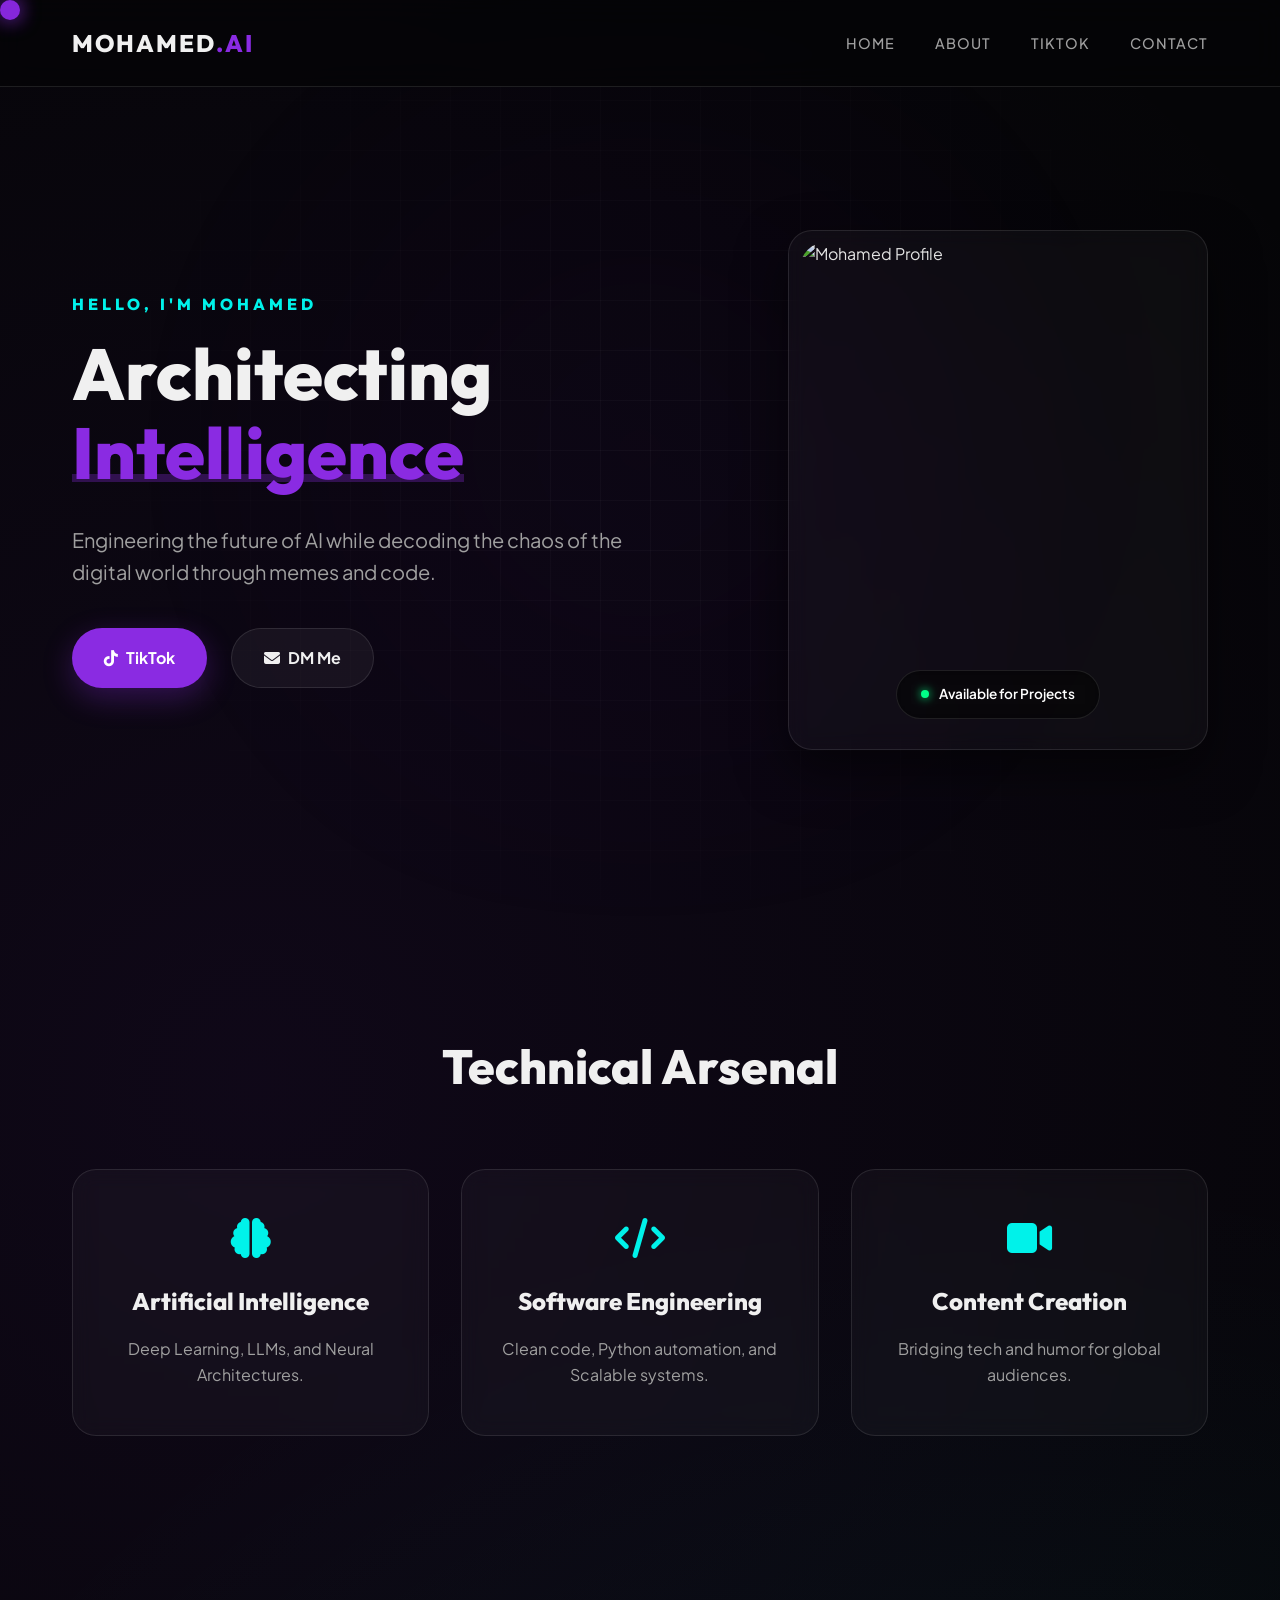
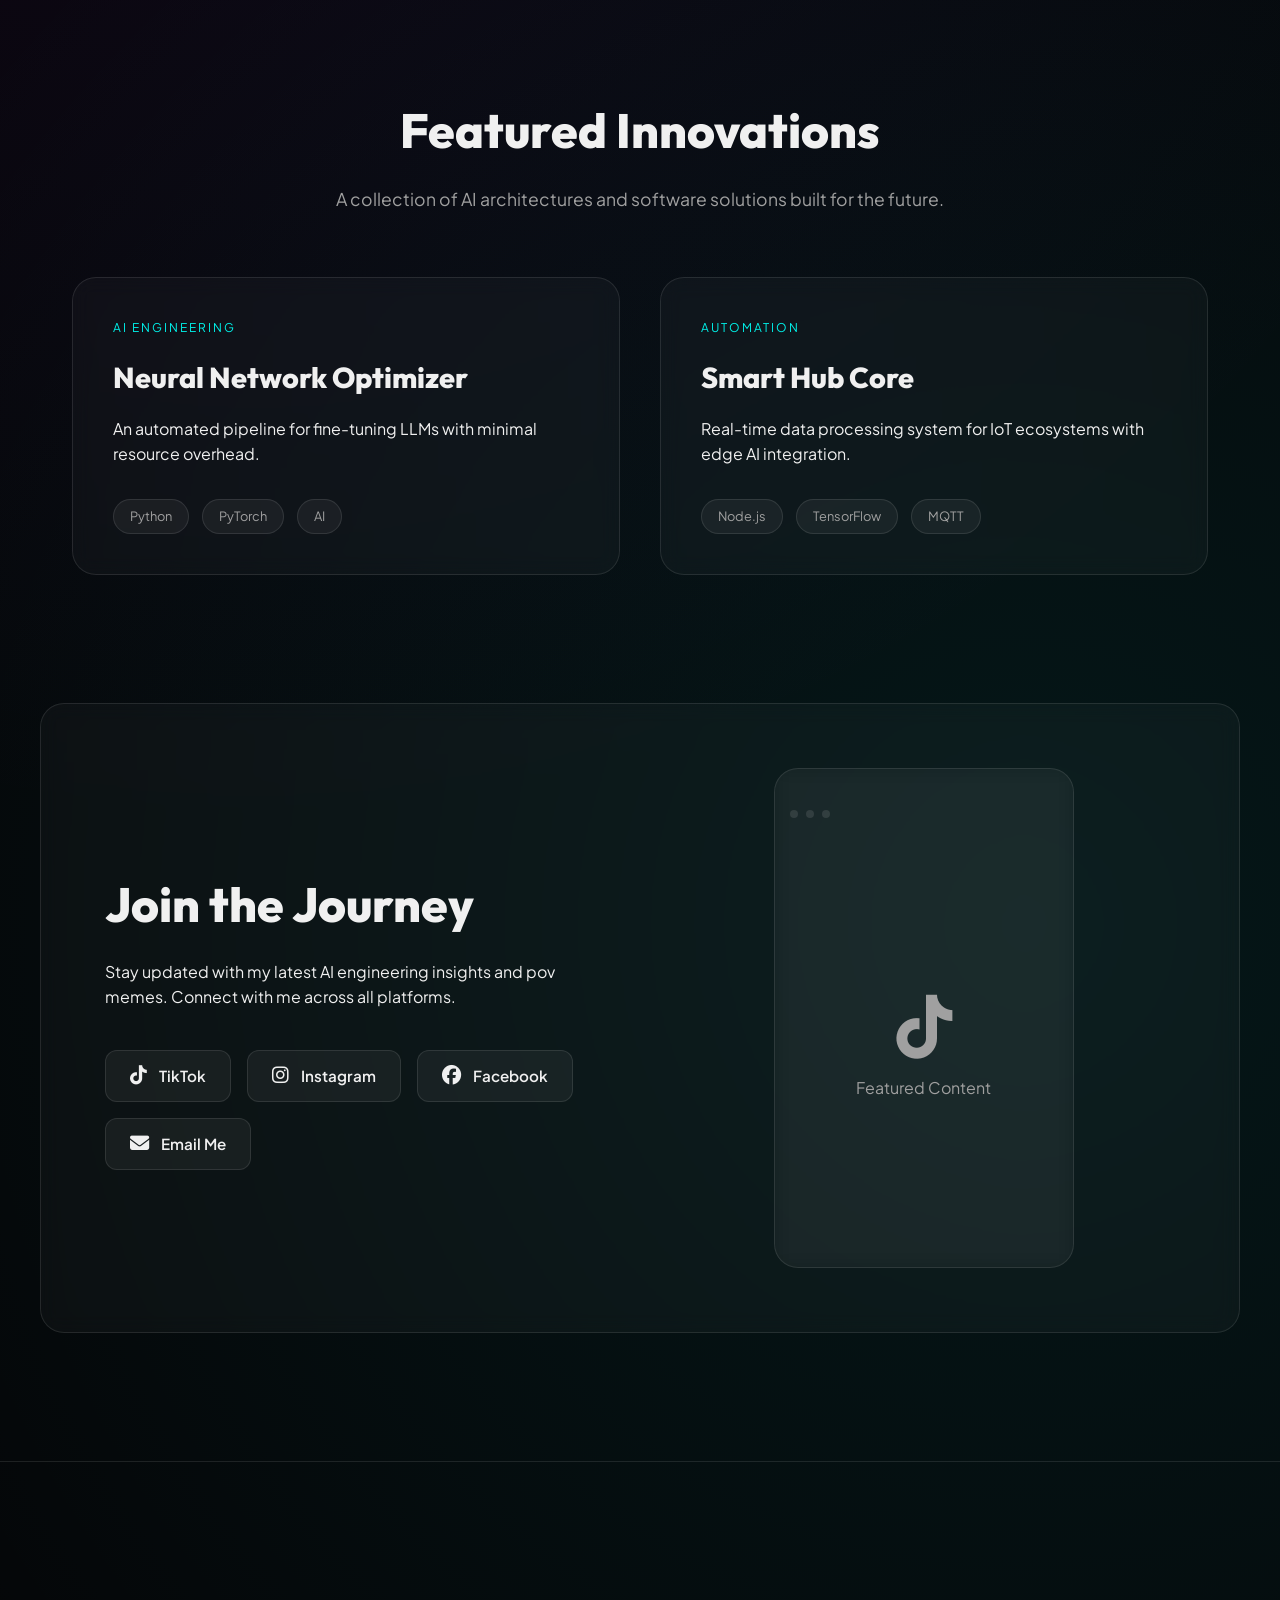
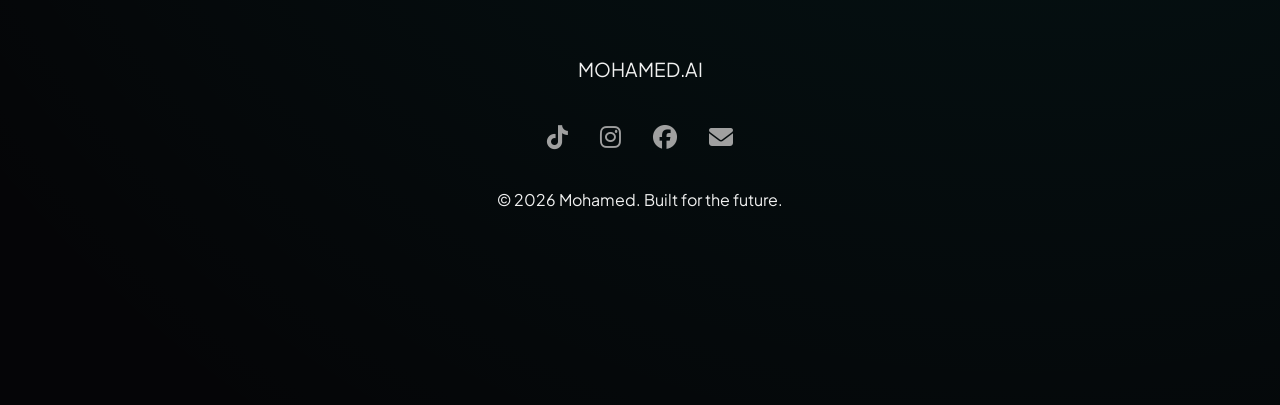
==== index.html @ 1e11799d "Add files via upload" ====
<!DOCTYPE html>
<html lang="en">

<head>
    <meta charset="UTF-8">
    <meta name="viewport" content="width=device-width, initial-scale=1.0">
    <title>Mohamed | AI Engineer & Content Creator</title>
    <meta name="description"
        content="Portfolio of Mohamed, an AI Engineer blending technical expertise with creative content.">
    <!-- Google Fonts -->
    <link rel="preconnect" href="https://fonts.googleapis.com">
    <link rel="preconnect" href="https://fonts.gstatic.com" crossorigin>
    <link
        href="https://fonts.googleapis.com/css2?family=Outfit:wght@300;400;600;800&family=Plus+Jakarta+Sans:wght@300;400;500;700&display=swap"
        rel="stylesheet">
    <link rel="stylesheet" href="style.css">
    <!-- Font Awesome for icons -->
    <link rel="stylesheet" href="https://cdnjs.cloudflare.com/ajax/libs/font-awesome/6.5.1/css/all.min.css">
</head>

<body>
    <div class="custom-cursor"></div>

    <nav class="glass-nav">
        <div class="nav-container">
            <a href="#" class="logo">MOHAMED<span>.AI</span></a>
            <ul class="nav-links">
                <li><a href="#hero">Home</a></li>
                <li><a href="#about">About</a></li>
                <li><a href="#tiktok">TikTok</a></li>
                <li><a href="#contact">Contact</a></li>
            </ul>
        </div>
    </nav>

    <header id="hero" class="hero-section">
        <div class="hero-content">
            <h2 class="pre-title">HELLO, I'M MOHAMED</h2>
            <h1 class="main-title">Architecting <span class="highlight">Intelligence</span></h1>
            <p class="hero-subtitle">Engineering the future of AI while decoding the chaos of the digital world through
                memes and code.</p>
            <div class="cta-group">
                <a href="https://www.tiktok.com/@_5_5_2007_?_r=1&_t=ZP-94MHop0JWlq" target="_blank" rel="noopener"
                    class="btn btn-primary">
                    <i class="fab fa-tiktok"></i> TikTok
                </a>
                <a href="mailto:sahbaanmohamed126@gmail.com" class="btn btn-secondary">
                    <i class="fas fa-envelope"></i> DM Me
                </a>
            </div>
        </div>
        <div class="hero-visual">
            <div class="profile-container glass">
                <div class="profile-image">
                    <img src="assets/profile.jpg" alt="Mohamed Profile">
                </div>
                <div class="profile-badge">
                    <span class="status-dot"></span> Available for Projects
                </div>
            </div>
        </div>
    </header>

    <main>
        <section id="about" class="about-section">
            <div class="container">
                <div class="section-header">
                    <h2 class="section-title">Technical <span class="text-gradient">Arsenal</span></h2>
                </div>
                <div class="skills-grid">
                    <div class="skill-card glass">
                        <i class="fas fa-brain"></i>
                        <h3>Artificial Intelligence</h3>
                        <p>Deep Learning, LLMs, and Neural Architectures.</p>
                    </div>
                    <div class="skill-card glass">
                        <i class="fas fa-code"></i>
                        <h3>Software Engineering</h3>
                        <p>Clean code, Python automation, and Scalable systems.</p>
                    </div>
                    <div class="skill-card glass">
                        <i class="fas fa-video"></i>
                        <h3>Content Creation</h3>
                        <p>Bridging tech and humor for global audiences.</p>
                    </div>
                </div>
            </div>
        </section>
        <section id="projects" class="projects-section">
            <div class="container">
                <div class="section-header">
                    <h2 class="section-title">Featured <span class="text-gradient">Innovations</span></h2>
                    <p class="section-subtitle">A collection of AI architectures and software solutions built for
                        the future.</p>
                </div>
                <div class="projects-grid">
                    <div class="project-card glass">
                        <div class="project-info">
                            <span class="project-category">AI Engineering</span>
                            <h3>Neural Network Optimizer</h3>
                            <p>An automated pipeline for fine-tuning LLMs with minimal resource overhead.</p>
                            <div class="project-tags">
                                <span>Python</span>
                                <span>PyTorch</span>
                                <span>AI</span>
                            </div>
                        </div>
                    </div>
                    <div class="project-card glass">
                        <div class="project-info">
                            <span class="project-category">Automation</span>
                            <h3>Smart Hub Core</h3>
                            <p>Real-time data processing system for IoT ecosystems with edge AI integration.</p>
                            <div class="project-tags">
                                <span>Node.js</span>
                                <span>TensorFlow</span>
                                <span>MQTT</span>
                            </div>
                        </div>
                    </div>
                </div>
        </section>

        <section id="tiktok" class="tiktok-section">
            <div class="container glass-container glass">
                <div class="tiktok-content">
                    <div class="tiktok-text" id="social-links">
                        <h2 class="section-title">Join the <span class="text-gradient">Journey</span></h2>
                        <p>Stay updated with my latest AI engineering insights and pov memes. Connect with me across
                            all
                            platforms.</p>
                        <div class="social-grid">
                            <a href="https://www.tiktok.com/@_5_5_2007_?_r=1&_t=ZP-94MHop0JWlq" target="_blank"
                                rel="noopener" class="social-tag tiktok">
                                <i class="fab fa-tiktok"></i> TikTok
                            </a>
                            <a href="https://www.instagram.com/msh_18s?igsh=MW1hdzZsM3Nzd3VubA==" target="_blank"
                                rel="noopener" class="social-tag instagram">
                                <i class="fab fa-instagram"></i> Instagram
                            </a>
                            <a href="https://www.facebook.com/share/18GfAiHY3Q/" target="_blank" rel="noopener"
                                class="social-tag facebook">
                                <i class="fab fa-facebook"></i> Facebook
                            </a>
                            <a href="mailto:sahbaanmohamed126@gmail.com" class="social-tag email">
                                <i class="fas fa-envelope"></i> Email Me
                            </a>
                        </div>
                    </div>
                    <div class="tiktok-preview">
                        <div class="video-mockup glass">
                            <div class="mockup-header">
                                <span class="dot"></span>
                                <span class="dot"></span>
                                <span class="dot"></span>
                            </div>
                            <div class="mockup-content">
                                <i class="fab fa-tiktok"></i>
                                <span>Featured Content</span>
                            </div>
                        </div>
                    </div>
                </div>
            </div>
        </section>
    </main>

    <footer id="contact">
        <div class="container">
            <div class="footer-content">
                <div class="footer-logo">MOHAMED<span>.AI</span></div>
                <div class="footer-links">
                    <a href="https://www.tiktok.com/@_5_5_2007_?_r=1&_t=ZP-94MHop0JWlq" target="_blank" rel="noopener"
                        title="TikTok"><i class="fab fa-tiktok"></i></a>
                    <a href="https://www.instagram.com/msh_18s?igsh=MW1hdzZsM3Nzd3VubA==" target="_blank" rel="noopener"
                        title="Instagram"><i class="fab fa-instagram"></i></a>
                    <a href="https://www.facebook.com/share/18GfAiHY3Q/" target="_blank" rel="noopener"
                        title="Facebook"><i class="fab fa-facebook"></i></a>
                    <a href="mailto:sahbaanmohamed126@gmail.com" title="Email"><i class="fas fa-envelope"></i></a>
                </div>
                <p>&copy; 2026 Mohamed. Built for the future.</p>
            </div>
        </div>
    </footer>

    <script src="script.js"></script>
</body>

</html>
---- style.css ----
:root {
    --bg-color: #050507;
    --card-bg: rgba(255, 255, 255, 0.03);
    --glass-border: rgba(255, 255, 255, 0.1);
    --text-main: #f0f0f0;
    --text-dim: #a0a0a0;
    --primary: #8A2BE2;
    /* Neon Purple */
    --secondary: #00F2EA;
    /* Cyan Glow */
    --accent: #ff007f;
    --transition: all 0.4s cubic-bezier(0.4, 0, 0.2, 1);
}

* {
    margin: 0;
    padding: 0;
    box-sizing: border-box;
    cursor: none;
    /* Hide default cursor for custom one */
}

body {
    background-color: var(--bg-color);
    color: var(--text-main);
    font-family: 'Plus Jakarta Sans', sans-serif;
    line-height: 1.6;
    overflow-x: hidden;
    position: relative;
    background-image:
        radial-gradient(circle at 20% 30%, rgba(138, 43, 226, 0.08) 0%, transparent 50%),
        radial-gradient(circle at 80% 70%, rgba(0, 242, 234, 0.08) 0%, transparent 50%);
}

/* Background Animation */
body::before {
    content: '';
    position: fixed;
    top: 0;
    left: 0;
    width: 100%;
    height: 100%;
    background-image:
        linear-gradient(rgba(255, 255, 255, 0.03) 1px, transparent 1px),
        linear-gradient(90deg, rgba(255, 255, 255, 0.03) 1px, transparent 1px);
    background-size: 50px 50px;
    -webkit-mask-image: radial-gradient(circle at var(--mouse-x, 50%) var(--mouse-y, 50%), black, transparent 80%);
    mask-image: radial-gradient(circle at var(--mouse-x, 50%) var(--mouse-y, 50%), black, transparent 80%);
    z-index: -1;
    pointer-events: none;
}

body::after {
    content: '';
    position: fixed;
    top: 50%;
    left: 50%;
    width: 100vw;
    height: 100vh;
    background: radial-gradient(circle, var(--primary) 0%, transparent 70%);
    opacity: 0.03;
    filter: blur(80px);
    transform: translate(-50%, -50%);
    animation: nebula 20s infinite alternate;
    z-index: -2;
}

@keyframes nebula {
    from {
        transform: translate(-55%, -45%) scale(1);
    }

    to {
        transform: translate(-45%, -55%) scale(1.2);
    }
}

h1,
h2,
h3,
.logo {
    font-family: 'Outfit', sans-serif;
    font-weight: 800;
}

/* Custom Cursor */
.custom-cursor {
    width: 20px;
    height: 20px;
    background: var(--primary);
    border-radius: 50%;
    position: fixed;
    pointer-events: none;
    z-index: 9999;
    mix-blend-mode: difference;
    transition: transform 0.1s ease;
    box-shadow: 0 0 20px var(--primary);
}

.custom-cursor.hover {
    transform: scale(3);
}

/* Glassmorphism Navigation */
.glass-nav {
    position: fixed;
    top: 0;
    width: 100%;
    padding: 1.5rem 0;
    z-index: 1000;
    background: rgba(5, 5, 7, 0.7);
    -webkit-backdrop-filter: blur(15px);
    backdrop-filter: blur(15px);
    border-bottom: 1px solid var(--glass-border);
}

.nav-container {
    max-width: 1200px;
    margin: 0 auto;
    display: flex;
    justify-content: space-between;
    align-items: center;
    padding: 0 2rem;
}

.logo {
    font-size: 1.5rem;
    letter-spacing: 2px;
    text-decoration: none;
    color: var(--text-main);
}

.logo span {
    color: var(--primary);
}

.nav-links {
    display: flex;
    list-style: none;
    gap: 2.5rem;
}

.nav-links a {
    text-decoration: none;
    color: var(--text-dim);
    font-weight: 500;
    transition: var(--transition);
    font-size: 0.9rem;
    text-transform: uppercase;
    letter-spacing: 1px;
}

.nav-links a:hover {
    color: var(--primary);
    text-shadow: 0 0 8px var(--primary);
}

/* Hero Section */
.hero-section {
    height: 100vh;
    display: flex;
    align-items: center;
    justify-content: space-between;
    max-width: 1200px;
    margin: 0 auto;
    padding: 0 2rem;
    padding-top: 80px;
}

.hero-content {
    flex: 1;
    max-width: 600px;
}

.pre-title {
    color: var(--secondary);
    font-size: 1rem;
    letter-spacing: 4px;
    margin-bottom: 1rem;
    animation: slideIn 1s ease-out;
}

.main-title {
    font-size: 4.5rem;
    line-height: 1.1;
    margin-bottom: 2rem;
    animation: fadeIn 1.2s ease-out;
}

.highlight {
    color: var(--primary);
    position: relative;
    display: inline-block;
}

.highlight::after {
    content: '';
    position: absolute;
    bottom: 10px;
    left: 0;
    width: 100%;
    height: 8px;
    background: var(--primary);
    opacity: 0.3;
    z-index: -1;
}

.hero-subtitle {
    font-size: 1.25rem;
    color: var(--text-dim);
    margin-bottom: 2.5rem;
    animation: fadeIn 1.5s ease-out;
}

.cta-group {
    display: flex;
    gap: 1.5rem;
    animation: fadeIn 1.8s ease-out;
}

.btn {
    padding: 1rem 2rem;
    border-radius: 50px;
    text-decoration: none;
    font-weight: 700;
    transition: var(--transition);
    display: inline-flex;
    align-items: center;
    gap: 0.5rem;
}

.btn-primary {
    background: var(--primary);
    color: white;
    box-shadow: 0 10px 30px rgba(138, 43, 226, 0.3);
}

.btn-primary:hover {
    transform: translateY(-5px);
    box-shadow: 0 15px 40px rgba(138, 43, 226, 0.5);
}

.btn-secondary {
    border: 1px solid var(--glass-border);
    color: var(--text-main);
    background: rgba(255, 255, 255, 0.05);
}

.btn-secondary:hover {
    background: rgba(255, 255, 255, 0.1);
    transform: translateY(-5px);
}

/* Profile Visual Updates */
.profile-container {
    position: relative;
    width: 420px;
    height: 520px;
    border-radius: 40px;
    overflow: hidden;
    padding: 10px;
    box-shadow: 0 20px 50px rgba(0, 0, 0, 0.5);
}

.profile-image {
    width: 100%;
    height: 100%;
    border-radius: 30px;
    overflow: hidden;
}

.profile-image img {
    width: 100%;
    height: 100%;
    object-fit: cover;
    filter: contrast(1.1) brightness(0.9);
    transition: var(--transition);
}

.profile-container:hover .profile-image img {
    transform: scale(1.05);
}

.profile-badge {
    position: absolute;
    bottom: 30px;
    left: 50%;
    transform: translateX(-50%);
    background: rgba(0, 0, 0, 0.6);
    -webkit-backdrop-filter: blur(10px);
    backdrop-filter: blur(10px);
    padding: 0.8rem 1.5rem;
    border-radius: 100px;
    border: 1px solid var(--glass-border);
    font-size: 0.85rem;
    font-weight: 600;
    color: white;
    display: flex;
    align-items: center;
    gap: 10px;
    white-space: nowrap;
}

.status-dot {
    width: 8px;
    height: 8px;
    background: #00ff88;
    border-radius: 50%;
    box-shadow: 0 0 10px #00ff88;
    animation: pulse 2s infinite;
}

@keyframes pulse {
    0% {
        opacity: 0.5;
        transform: scale(1);
    }

    50% {
        opacity: 1;
        transform: scale(1.2);
    }

    100% {
        opacity: 0.5;
        transform: scale(1);
    }
}

/* Skills Section */
.container {
    max-width: 1200px;
    margin: 0 auto;
    padding: 8rem 2rem;
}

.section-header {
    text-align: center;
    margin-bottom: 4rem;
}

.section-title {
    font-size: 3rem;
    margin-bottom: 1rem;
}

/* Projects Section */
.projects-grid {
    display: grid;
    grid-template-columns: repeat(auto-fit, minmax(350px, 1fr));
    gap: 2.5rem;
}

.project-card {
    padding: 0;
    overflow: hidden;
}

.project-info {
    padding: 2.5rem;
}

.project-category {
    font-size: 0.75rem;
    text-transform: uppercase;
    letter-spacing: 2px;
    color: var(--secondary);
    margin-bottom: 1rem;
    display: block;
}

.project-card h3 {
    font-size: 1.8rem;
    margin-bottom: 1rem;
}

.project-tags {
    display: flex;
    gap: 0.8rem;
    margin-top: 2rem;
}

.project-tags span {
    padding: 0.4rem 1rem;
    background: rgba(255, 255, 255, 0.05);
    border: 1px solid var(--glass-border);
    border-radius: 50px;
    font-size: 0.8rem;
    color: var(--text-dim);
}

.project-card:hover {
    border-color: var(--secondary);
    box-shadow: 0 20px 40px rgba(0, 242, 234, 0.1);
}

.section-subtitle {
    color: var(--text-dim);
    margin-top: 1rem;
    font-size: 1.1rem;
}

.skills-grid {
    display: grid;
    grid-template-columns: repeat(auto-fit, minmax(300px, 1fr));
    gap: 2rem;
}

.glass {
    background: var(--card-bg);
    -webkit-backdrop-filter: blur(10px);
    backdrop-filter: blur(10px);
    border: 1px solid var(--glass-border);
    border-radius: 24px;
    transition: var(--transition);
}

.skill-card {
    padding: 3rem 2rem;
    text-align: center;
}

.skill-card:hover {
    transform: translateY(-10px);
    background: rgba(255, 255, 255, 0.06);
    border-color: var(--primary);
}

.skill-card i {
    font-size: 2.5rem;
    color: var(--secondary);
    margin-bottom: 1.5rem;
}

.skill-card h3 {
    font-size: 1.5rem;
    margin-bottom: 1rem;
}

.skill-card p {
    color: var(--text-dim);
}

/* TikTok Section */
.tiktok-section {
    padding-bottom: 8rem;
}

.glass-container {
    padding: 4rem;
}

.tiktok-content {
    display: flex;
    align-items: center;
    gap: 4rem;
}

.tiktok-text {
    flex: 1;
}

.tiktok-link {
    display: inline-flex;
    align-items: center;
    gap: 1rem;
    font-size: 1.5rem;
    color: var(--text-main);
    text-decoration: none;
    margin-top: 2rem;
    padding: 1rem 2rem;
    background: rgba(0, 0, 0, 0.3);
    border-radius: 12px;
    border: 1px solid var(--glass-border);
    transition: var(--transition);
}

.tiktok-link:hover {
    color: var(--primary);
    border-color: var(--primary);
    transform: translateX(10px);
}

.social-grid {
    display: flex;
    flex-wrap: wrap;
    gap: 1rem;
    margin-top: 2.5rem;
}

.social-tag {
    display: flex;
    align-items: center;
    gap: 0.75rem;
    padding: 0.8rem 1.5rem;
    background: rgba(255, 255, 255, 0.05);
    border: 1px solid var(--glass-border);
    border-radius: 12px;
    color: var(--text-main);
    text-decoration: none;
    font-weight: 600;
    font-size: 0.95rem;
    transition: var(--transition);
}

.social-tag i {
    font-size: 1.2rem;
}

.social-tag:hover {
    transform: translateY(-5px);
    background: rgba(255, 255, 255, 0.1);
    border-color: var(--primary);
    box-shadow: 0 5px 15px rgba(138, 43, 226, 0.2);
}

.social-tag.tiktok:hover {
    color: #ff0050;
    border-color: #ff0050;
}

.social-tag.instagram:hover {
    color: #e1306c;
    border-color: #e1306c;
}

.social-tag.facebook:hover {
    color: #1877f2;
    border-color: #1877f2;
}

.social-tag.email:hover {
    color: var(--secondary);
    border-color: var(--secondary);
}

.tiktok-preview {
    flex: 1;
}

.video-mockup {
    width: 300px;
    height: 500px;
    margin: 0 auto;
    position: relative;
    padding-top: 30px;
}

.mockup-header {
    height: 30px;
    display: flex;
    gap: 8px;
    padding-left: 15px;
    align-items: center;
}

.dot {
    width: 8px;
    height: 8px;
    border-radius: 50%;
    background: var(--glass-border);
}

.mockup-content {
    height: calc(100% - 30px);
    display: flex;
    flex-direction: column;
    align-items: center;
    justify-content: center;
    color: var(--text-dim);
}

.mockup-content i {
    font-size: 4rem;
    margin-bottom: 1rem;
    animation: heartbeat 2s infinite;
}

/* Footer */
footer {
    border-top: 1px solid var(--glass-border);
    padding: 4rem 0;
    text-align: center;
}

.footer-logo {
    font-size: 1.2rem;
    margin-bottom: 2rem;
}

.footer-links {
    display: flex;
    justify-content: center;
    gap: 2rem;
    margin-bottom: 2rem;
}

.footer-links a {
    color: var(--text-dim);
    font-size: 1.5rem;
    transition: var(--transition);
}

.footer-links a:hover {
    color: var(--secondary);
    transform: scale(1.2);
}

/* Animations */
@keyframes fadeIn {
    from {
        opacity: 0;
    }

    to {
        opacity: 1;
    }
}

@keyframes slideIn {
    from {
        transform: translateX(-30px);
        opacity: 0;
    }

    to {
        transform: translateX(0);
        opacity: 1;
    }
}

@keyframes float {

    0%,
    100% {
        transform: translateY(0);
    }

    50% {
        transform: translateY(-20px);
    }
}

@keyframes heartbeat {

    0%,
    100% {
        transform: scale(1);
        opacity: 0.5;
    }

    50% {
        transform: scale(1.1);
        opacity: 1;
        color: var(--primary);
    }
}

/* Mobile Responsiveness */
@media (max-width: 968px) {
    .hero-section {
        flex-direction: column;
        text-align: center;
        height: auto;
        padding-top: 150px;
    }

    .hero-visual {
        margin-top: 4rem;
    }

    .visual-card {
        width: 300px;
        height: 300px;
    }

    .main-title {
        font-size: 3rem;
    }

    .cta-group {
        justify-content: center;
    }

    .tiktok-content {
        flex-direction: column;
    }

    .nav-links {
        display: none;
    }
}
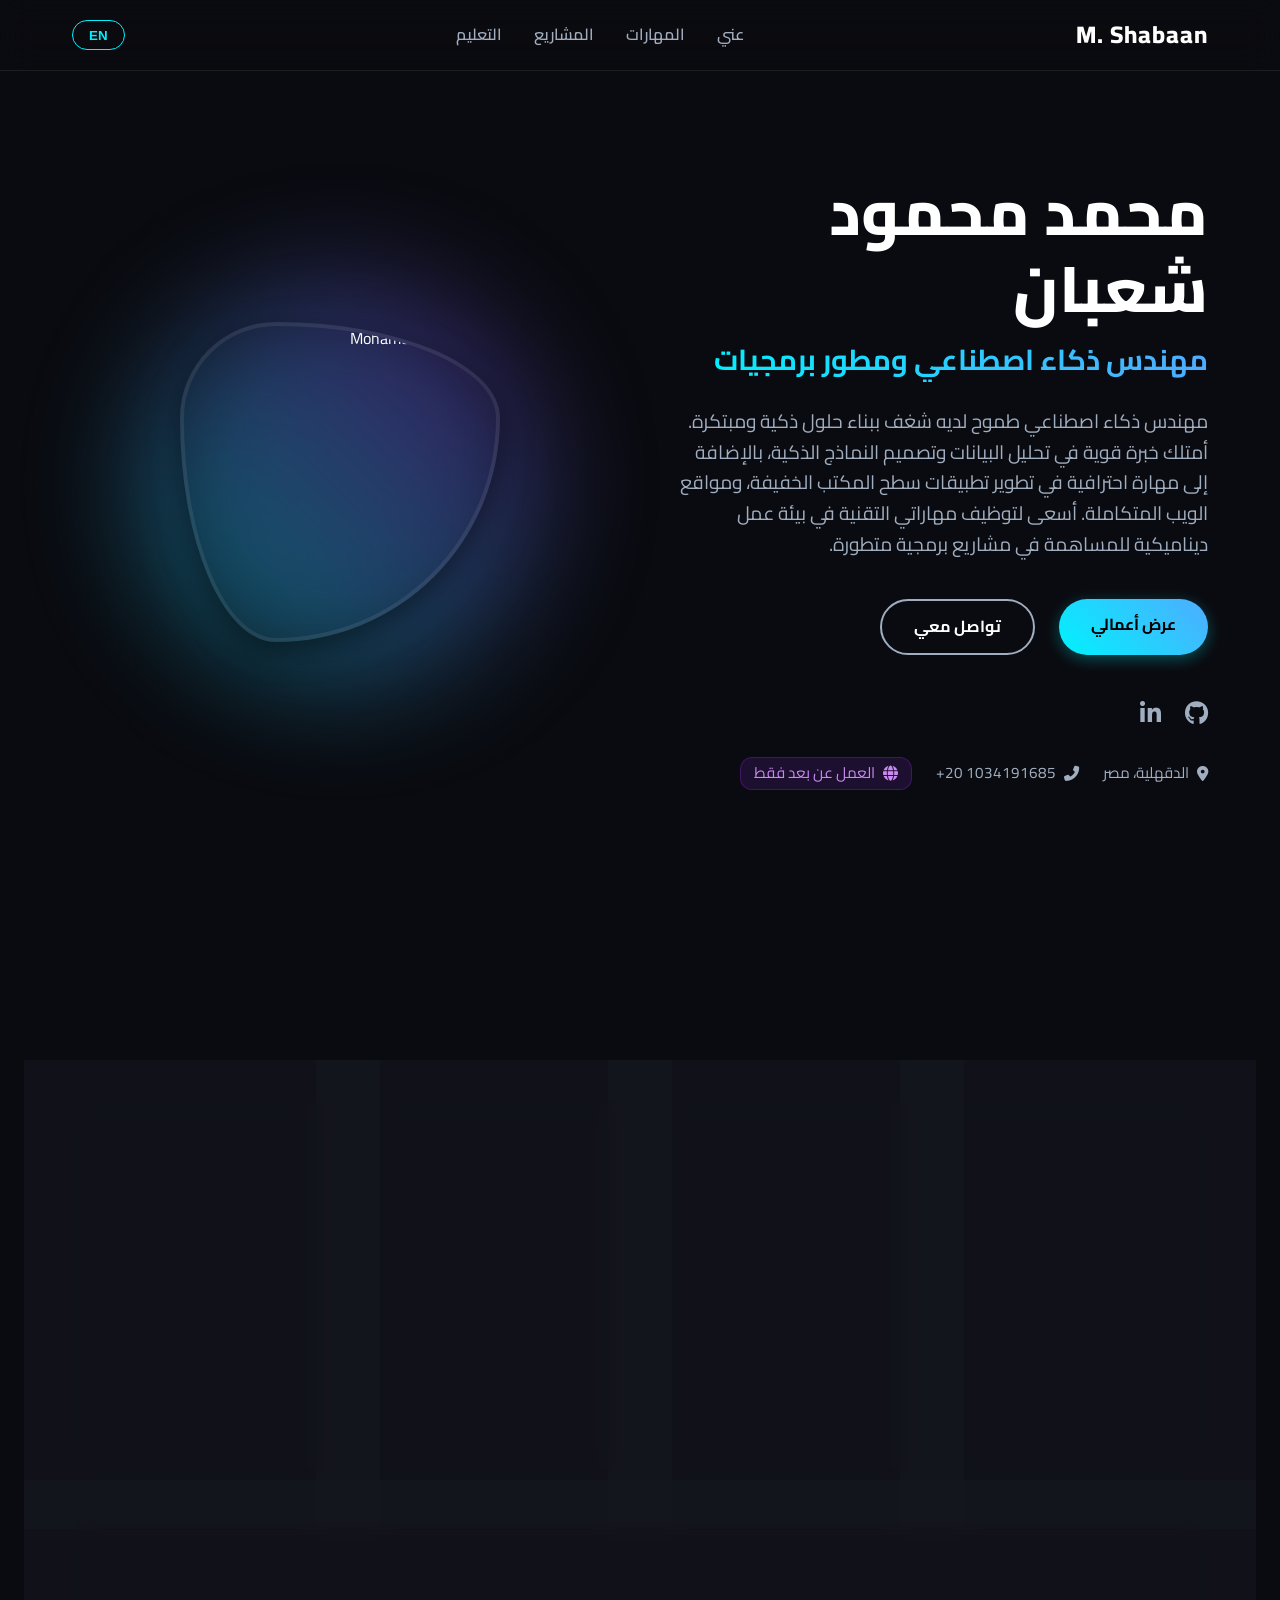
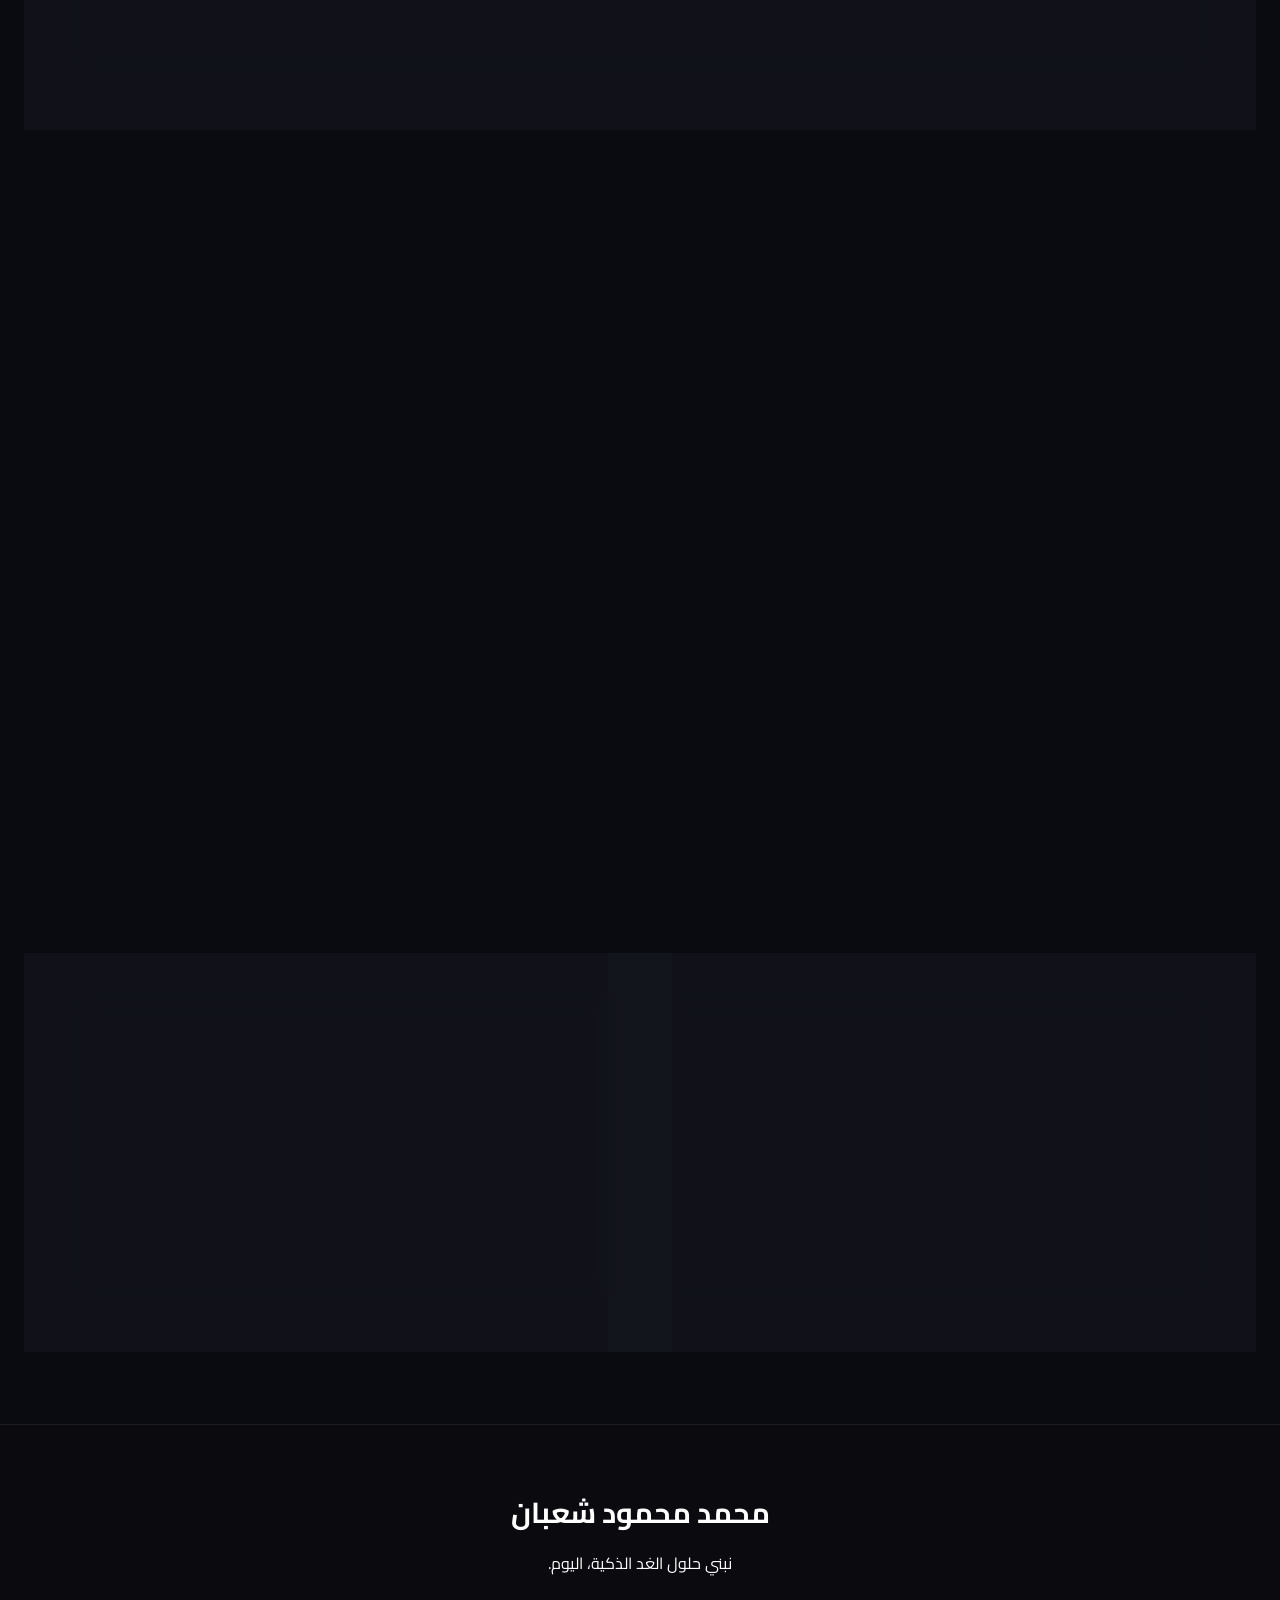
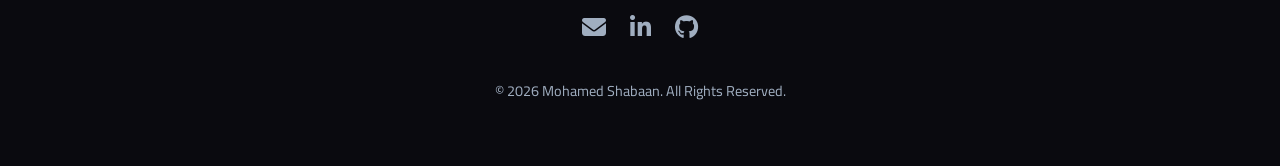
==== commit 809e4d94: "Add files via upload" ====
--- a/index.html
+++ b/index.html
@@ -1,189 +1,222 @@
-<!DOCTYPE html>
-<html lang="en">
-
-<head>
-    <meta charset="UTF-8">
-    <meta name="viewport" content="width=device-width, initial-scale=1.0">
-    <title>Mohamed | AI Engineer & Content Creator</title>
-    <meta name="description"
-        content="Portfolio of Mohamed, an AI Engineer blending technical expertise with creative content.">
-    <!-- Google Fonts -->
-    <link rel="preconnect" href="https://fonts.googleapis.com">
-    <link rel="preconnect" href="https://fonts.gstatic.com" crossorigin>
-    <link
-        href="https://fonts.googleapis.com/css2?family=Outfit:wght@300;400;600;800&family=Plus+Jakarta+Sans:wght@300;400;500;700&display=swap"
-        rel="stylesheet">
-    <link rel="stylesheet" href="style.css">
-    <!-- Font Awesome for icons -->
-    <link rel="stylesheet" href="https://cdnjs.cloudflare.com/ajax/libs/font-awesome/6.5.1/css/all.min.css">
-</head>
-
-<body>
-    <div class="custom-cursor"></div>
-
-    <nav class="glass-nav">
-        <div class="nav-container">
-            <a href="#" class="logo">MOHAMED<span>.AI</span></a>
-            <ul class="nav-links">
-                <li><a href="#hero">Home</a></li>
-                <li><a href="#about">About</a></li>
-                <li><a href="#tiktok">TikTok</a></li>
-                <li><a href="#contact">Contact</a></li>
-            </ul>
-        </div>
-    </nav>
-
-    <header id="hero" class="hero-section">
-        <div class="hero-content">
-            <h2 class="pre-title">HELLO, I'M MOHAMED</h2>
-            <h1 class="main-title">Architecting <span class="highlight">Intelligence</span></h1>
-            <p class="hero-subtitle">Engineering the future of AI while decoding the chaos of the digital world through
-                memes and code.</p>
-            <div class="cta-group">
-                <a href="https://www.tiktok.com/@_5_5_2007_?_r=1&_t=ZP-94MHop0JWlq" target="_blank" rel="noopener"
-                    class="btn btn-primary">
-                    <i class="fab fa-tiktok"></i> TikTok
-                </a>
-                <a href="mailto:sahbaanmohamed126@gmail.com" class="btn btn-secondary">
-                    <i class="fas fa-envelope"></i> DM Me
-                </a>
-            </div>
-        </div>
-        <div class="hero-visual">
-            <div class="profile-container glass">
-                <div class="profile-image">
-                    <img src="assets/profile.jpg" alt="Mohamed Profile">
-                </div>
-                <div class="profile-badge">
-                    <span class="status-dot"></span> Available for Projects
-                </div>
-            </div>
-        </div>
-    </header>
-
-    <main>
-        <section id="about" class="about-section">
-            <div class="container">
-                <div class="section-header">
-                    <h2 class="section-title">Technical <span class="text-gradient">Arsenal</span></h2>
-                </div>
-                <div class="skills-grid">
-                    <div class="skill-card glass">
-                        <i class="fas fa-brain"></i>
-                        <h3>Artificial Intelligence</h3>
-                        <p>Deep Learning, LLMs, and Neural Architectures.</p>
-                    </div>
-                    <div class="skill-card glass">
-                        <i class="fas fa-code"></i>
-                        <h3>Software Engineering</h3>
-                        <p>Clean code, Python automation, and Scalable systems.</p>
-                    </div>
-                    <div class="skill-card glass">
-                        <i class="fas fa-video"></i>
-                        <h3>Content Creation</h3>
-                        <p>Bridging tech and humor for global audiences.</p>
-                    </div>
-                </div>
-            </div>
-        </section>
-        <section id="projects" class="projects-section">
-            <div class="container">
-                <div class="section-header">
-                    <h2 class="section-title">Featured <span class="text-gradient">Innovations</span></h2>
-                    <p class="section-subtitle">A collection of AI architectures and software solutions built for
-                        the future.</p>
-                </div>
-                <div class="projects-grid">
-                    <div class="project-card glass">
-                        <div class="project-info">
-                            <span class="project-category">AI Engineering</span>
-                            <h3>Neural Network Optimizer</h3>
-                            <p>An automated pipeline for fine-tuning LLMs with minimal resource overhead.</p>
-                            <div class="project-tags">
-                                <span>Python</span>
-                                <span>PyTorch</span>
-                                <span>AI</span>
-                            </div>
-                        </div>
-                    </div>
-                    <div class="project-card glass">
-                        <div class="project-info">
-                            <span class="project-category">Automation</span>
-                            <h3>Smart Hub Core</h3>
-                            <p>Real-time data processing system for IoT ecosystems with edge AI integration.</p>
-                            <div class="project-tags">
-                                <span>Node.js</span>
-                                <span>TensorFlow</span>
-                                <span>MQTT</span>
-                            </div>
-                        </div>
-                    </div>
-                </div>
-        </section>
-
-        <section id="tiktok" class="tiktok-section">
-            <div class="container glass-container glass">
-                <div class="tiktok-content">
-                    <div class="tiktok-text" id="social-links">
-                        <h2 class="section-title">Join the <span class="text-gradient">Journey</span></h2>
-                        <p>Stay updated with my latest AI engineering insights and pov memes. Connect with me across
-                            all
-                            platforms.</p>
-                        <div class="social-grid">
-                            <a href="https://www.tiktok.com/@_5_5_2007_?_r=1&_t=ZP-94MHop0JWlq" target="_blank"
-                                rel="noopener" class="social-tag tiktok">
-                                <i class="fab fa-tiktok"></i> TikTok
-                            </a>
-                            <a href="https://www.instagram.com/msh_18s?igsh=MW1hdzZsM3Nzd3VubA==" target="_blank"
-                                rel="noopener" class="social-tag instagram">
-                                <i class="fab fa-instagram"></i> Instagram
-                            </a>
-                            <a href="https://www.facebook.com/share/18GfAiHY3Q/" target="_blank" rel="noopener"
-                                class="social-tag facebook">
-                                <i class="fab fa-facebook"></i> Facebook
-                            </a>
-                            <a href="mailto:sahbaanmohamed126@gmail.com" class="social-tag email">
-                                <i class="fas fa-envelope"></i> Email Me
-                            </a>
-                        </div>
-                    </div>
-                    <div class="tiktok-preview">
-                        <div class="video-mockup glass">
-                            <div class="mockup-header">
-                                <span class="dot"></span>
-                                <span class="dot"></span>
-                                <span class="dot"></span>
-                            </div>
-                            <div class="mockup-content">
-                                <i class="fab fa-tiktok"></i>
-                                <span>Featured Content</span>
-                            </div>
-                        </div>
-                    </div>
-                </div>
-            </div>
-        </section>
-    </main>
-
-    <footer id="contact">
-        <div class="container">
-            <div class="footer-content">
-                <div class="footer-logo">MOHAMED<span>.AI</span></div>
-                <div class="footer-links">
-                    <a href="https://www.tiktok.com/@_5_5_2007_?_r=1&_t=ZP-94MHop0JWlq" target="_blank" rel="noopener"
-                        title="TikTok"><i class="fab fa-tiktok"></i></a>
-                    <a href="https://www.instagram.com/msh_18s?igsh=MW1hdzZsM3Nzd3VubA==" target="_blank" rel="noopener"
-                        title="Instagram"><i class="fab fa-instagram"></i></a>
-                    <a href="https://www.facebook.com/share/18GfAiHY3Q/" target="_blank" rel="noopener"
-                        title="Facebook"><i class="fab fa-facebook"></i></a>
-                    <a href="mailto:sahbaanmohamed126@gmail.com" title="Email"><i class="fas fa-envelope"></i></a>
-                </div>
-                <p>&copy; 2026 Mohamed. Built for the future.</p>
-            </div>
-        </div>
-    </footer>
-
-    <script src="script.js"></script>
-</body>
-
-</html>+<!DOCTYPE html>
+<html lang="ar" dir="rtl">
+<head>
+    <meta charset="UTF-8">
+    <meta name="viewport" content="width=device-width, initial-scale=1.0">
+    <title>Mohamed Shabaan | AI Engineer & Software Developer</title>
+    <meta name="description" content="Portfolio of Mohamed Shabaan, AI Engineer and Software Developer based in Dakahlia, Egypt.">
+    <!-- Google Fonts -->
+    <link rel="preconnect" href="https://fonts.googleapis.com">
+    <link rel="preconnect" href="https://fonts.gstatic.com" crossorigin>
+    <link href="https://fonts.googleapis.com/css2?family=Cairo:wght@400;600;800&family=Outfit:wght@300;500;700&display=swap" rel="stylesheet">
+    <!-- FontAwesome -->
+    <link rel="stylesheet" href="https://cdnjs.cloudflare.com/ajax/libs/font-awesome/6.4.0/css/all.min.css">
+    <!-- Custom CSS -->
+    <link rel="stylesheet" href="css/style.css">
+</head>
+<body>
+
+    <!-- Particles Background -->
+    <div id="particles-js"></div>
+
+    <!-- Navigation -->
+    <nav class="glass-nav">
+        <div class="nav-container">
+            <a href="#" class="logo">M. Shabaan</a>
+            <ul class="nav-links">
+                <li><a href="#about" data-en="About" data-ar="عني">عني</a></li>
+                <li><a href="#skills" data-en="Skills" data-ar="المهارات">المهارات</a></li>
+                <li><a href="#projects" data-en="Projects" data-ar="المشاريع">المشاريع</a></li>
+                <li><a href="#education" data-en="Education" data-ar="التعليم">التعليم</a></li>
+            </ul>
+            <button class="lang-toggle" id="langToggle">EN</button>
+        </div>
+    </nav>
+
+    <!-- Hero Section -->
+    <header class="hero" id="home">
+        <div class="hero-content">
+            <h1 class="glitch" data-text="محمد محمود شعبان" data-en="Mohamed Shabaan" data-ar="محمد محمود شعبان">محمد محمود شعبان</h1>
+            <h2 class="role glowing-text" data-en="AI Engineer & Software Developer" data-ar="مهندس ذكاء اصطناعي ومطور برمجيات">مهندس ذكاء اصطناعي ومطور برمجيات</h2>
+            
+            <p class="summary" data-en="An ambitious AI Engineer with a passion for building smart and innovative solutions. Expert in Data Analysis, Machine Learning Models, and developing high-performance Web and Desktop Applications." data-ar="مهندس ذكاء اصطناعي طموح لديه شغف ببناء حلول ذكية ومبتكرة. أمتلك خبرة قوية في تحليل البيانات وتصميم النماذج الذكية، بالإضافة إلى مهارة احترافية في تطوير تطبيقات سطح المكتب الخفيفة، ومواقع الويب المتكاملة. أسعى لتوظيف مهاراتي التقنية في بيئة عمل ديناميكية للمساهمة في مشاريع برمجية متطورة.">
+                مهندس ذكاء اصطناعي طموح لديه شغف ببناء حلول ذكية ومبتكرة. أمتلك خبرة قوية في تحليل البيانات وتصميم النماذج الذكية، بالإضافة إلى مهارة احترافية في تطوير تطبيقات سطح المكتب الخفيفة، ومواقع الويب المتكاملة. أسعى لتوظيف مهاراتي التقنية في بيئة عمل ديناميكية للمساهمة في مشاريع برمجية متطورة.
+            </p>
+            
+            <div class="hero-buttons">
+                <a href="#projects" class="btn primary-btn" data-en="View Work" data-ar="عرض أعمالي">عرض أعمالي</a>
+                <a href="mailto:contact@example.com" class="btn secondary-btn" data-en="Contact Me" data-ar="تواصل معي">تواصل معي</a>
+            </div>
+
+            <div class="social-links">
+                <a href="https://github.com" target="_blank" title="GitHub"><i class="fab fa-github"></i></a>
+                <a href="https://linkedin.com" target="_blank" title="LinkedIn"><i class="fab fa-linkedin-in"></i></a>
+            </div>
+            <div class="location-info">
+                <span><i class="fas fa-map-marker-alt"></i> <span data-en="Dakahlia, Egypt" data-ar="الدقهلية، مصر">الدقهلية، مصر</span></span>
+                <span><i class="fas fa-phone-alt"></i> <span style="direction: ltr; display: inline-block;">+20 1034191685</span></span>
+                <span class="remote-badge"><i class="fas fa-globe"></i> <span data-en="Remote Work Only" data-ar="العمل عن بعد فقط">العمل عن بعد فقط</span></span>
+            </div>
+        </div>
+        <div class="hero-image-container">
+            <div class="profile-blob"></div>
+            <!-- Placeholder for profile image -->
+            <img src="https://images.unsplash.com/photo-1555949963-aa79dcee981c?auto=format&fit=crop&w=400&q=80" alt="Mohamed Shabaan" class="profile-img">
+        </div>
+    </header>
+
+    <!-- Skills Section -->
+    <section class="skills-section" id="skills">
+        <h2 class="section-title" data-en="Technical Skills" data-ar="المهارات التقنية">المهارات التقنية</h2>
+        <div class="skills-grid">
+            
+            <!-- Skill Card 1 -->
+            <div class="skill-card glass-panel">
+                <div class="skill-icon"><i class="fas fa-brain"></i></div>
+                <h3 data-en="AI & Machine Learning" data-ar="الذكاء الاصطناعي">الذكاء الاصطناعي</h3>
+                <ul>
+                    <li data-en="Building & training ML/DL models" data-ar="بناء وتدريب نماذج التعلم الآلي والتعلم العميق">بناء وتدريب نماذج التعلم الآلي والتعلم العميق</li>
+                    <li data-en="Big Data Analysis & Pattern Extraction" data-ar="تحليل البيانات الضخمة واستخراج الأنماط">تحليل البيانات الضخمة واستخراج الأنماط</li>
+                    <li style="direction: ltr;">TensorFlow, PyTorch, Scikit-learn</li>
+                </ul>
+            </div>
+
+            <!-- Skill Card 2 -->
+            <div class="skill-card glass-panel">
+                <div class="skill-icon"><i class="fas fa-code"></i></div>
+                <h3 data-en="Programming" data-ar="اللغات والبرمجة">اللغات والبرمجة</h3>
+                <ul>
+                    <li data-en="Java (Object-Oriented Programming)" data-ar="إتقان تام للغة Java">إتقان تام للغة Java</li>
+                    <li data-en="Desktop Utilities Development" data-ar="تطوير برمجيات خفيفة وأدوات فعالة">تطوير برمجيات خفيفة وأدوات فعالة</li>
+                </ul>
+            </div>
+
+            <!-- Skill Card 3 -->
+            <div class="skill-card glass-panel">
+                <div class="skill-icon"><i class="fas fa-laptop-code"></i></div>
+                <h3 data-en="Web Development" data-ar="تطوير الويب">تطوير الويب</h3>
+                <ul>
+                    <li data-en="Front-end design (HTML5, CSS3, JS)" data-ar="تصميم واجهات المستخدم (HTML5, CSS3, JS)">تصميم واجهات المستخدم (HTML5, CSS3, JS)</li>
+                    <li data-en="Responsive Design Websites" data-ar="بناء مواقع ويب سريعة التجاوب">بناء مواقع ويب سريعة التجاوب</li>
+                </ul>
+            </div>
+
+            <!-- Skill Card 4 -->
+            <div class="skill-card glass-panel">
+                <div class="skill-icon"><i class="fas fa-gamepad"></i></div>
+                <h3 data-en="Game Development" data-ar="تطوير الألعاب">تطوير الألعاب</h3>
+                <ul>
+                    <li data-en="2D Games Design & Programming" data-ar="تصميم وبرمجة ألعاب خفيفة ثنائية الأبعاد">تصميم وبرمجة ألعاب خفيفة ثنائية الأبعاد</li>
+                    <li data-en="Game Logic & Object Movements" data-ar="التعامل مع منطق الألعاب وحركة العناصر">التعامل مع منطق الألعاب وحركة العناصر</li>
+                </ul>
+            </div>
+            
+        </div>
+        
+        <div class="soft-skills glass-panel mt-4">
+            <h3 data-en="Soft Skills & More" data-ar="مهارات إضافية">مهارات إضافية</h3>
+            <div class="badge-container">
+                <span class="badge" data-en="Problem Solving" data-ar="حل المشكلات">حل المشكلات</span>
+                <span class="badge" data-en="Logical Thinking" data-ar="التفكير المنطقي">التفكير المنطقي</span>
+                <span class="badge" data-en="Fast Self-Learning" data-ar="التعلم الذاتي السريع">التعلم الذاتي السريع</span>
+                <span class="badge" data-en="Teamwork" data-ar="العمل الجماعي">العمل الجماعي</span>
+                <span class="badge" data-en="Typing Speed & Accuracy" data-ar="سرعة الطباعة">سرعة الطباعة</span>
+                <span class="badge" data-en="Microsoft Office" data-ar="مايكروسوفت أوفيس">مايكروسوفت أوفيس</span>
+                <span class="badge" data-en="Under Pressure" data-ar="العمل تحت ضغط">العمل تحت ضغط</span>
+            </div>
+        </div>
+    </section>
+
+    <!-- Projects Section -->
+    <section class="projects-section" id="projects">
+        <h2 class="section-title" data-en="Featured Projects" data-ar="المشاريع البارزة">المشاريع البارزة</h2>
+        <div class="projects-grid">
+            
+            <div class="project-card glass-panel">
+                <div class="project-img-wrapper">
+                    <img src="https://images.unsplash.com/photo-1542831371-29b0f74f9713?auto=format&fit=crop&w=600&q=80" alt="Snake Game AI">
+                </div>
+                <div class="project-info">
+                    <h3 data-en="Snake Game AI" data-ar="مشروع لعبة الثعبان (Snake Game AI)">مشروع لعبة الثعبان (Snake Game AI)</h3>
+                    <p data-en="Developed an advanced version of the classic Snake game integrating AI algorithms to enhance gameplay experience." data-ar="تطوير نسخة متطورة من لعبة الثعبان الكلاسيكية مع دمج خوارزميات الذكاء الاصطناعي لتحسين تجربة اللعب.">
+                        تطوير نسخة متطورة من لعبة الثعبان الكلاسيكية مع دمج خوارزميات الذكاء الاصطناعي لتحسين تجربة اللعب.
+                    </p>
+                </div>
+            </div>
+
+            <div class="project-card glass-panel">
+                <div class="project-img-wrapper">
+                    <img src="https://images.unsplash.com/photo-1498050108023-c5249f4df085?auto=format&fit=crop&w=600&q=80" alt="FCI Website">
+                </div>
+                <div class="project-info">
+                    <h3 data-en="FCI Introduction Website" data-ar="موقع كلية الحاسبات والذكاء الاصطناعي">موقع كلية الحاسبات والذكاء الاصطناعي</h3>
+                    <p data-en="Designed and built a full website to showcase college departments and student services with a modern UI." data-ar="تصميم وبناء موقع ويب كامل لعرض أقسام الكلية والخدمات الطلابية بأسلوب عصري.">
+                        تصميم وبناء موقع ويب كامل لعرض أقسام الكلية والخدمات الطلابية بأسلوب عصري.
+                    </p>
+                </div>
+            </div>
+
+            <div class="project-card glass-panel">
+                <div class="project-img-wrapper">
+                    <img src="https://images.unsplash.com/photo-1517694712202-14dd9538aa97?auto=format&fit=crop&w=600&q=80" alt="Desktop Utilities">
+                </div>
+                <div class="project-info">
+                    <h3 data-en="Smart Desktop Utilities" data-ar="أدوات برمجية ذكية">أدوات برمجية ذكية</h3>
+                    <p data-en="Built lightweight Java programs to manage daily tasks and automate simple workflows." data-ar="بناء برامج خفيفة بلغة Java لإدارة المهام اليومية أو أتمتة العمليات البسيطة.">
+                        بناء برامج خفيفة بلغة Java لإدارة المهام اليومية أو أتمتة العمليات البسيطة.
+                    </p>
+                </div>
+            </div>
+
+        </div>
+    </section>
+
+    <!-- Education Section -->
+    <section class="education-section" id="education">
+        <div class="ed-lang-container">
+            <div class="education glass-panel">
+                <h2 class="section-title mini" data-en="Education" data-ar="التعليم">التعليم</h2>
+                <div class="timeline">
+                    <div class="timeline-item">
+                        <div class="timeline-dot"></div>
+                        <h3 data-en="B.Sc. in Artificial Intelligence Engineering" data-ar="بكالوريوس هندسة الذكاء الاصطناعي">بكالوريوس هندسة الذكاء الاصطناعي</h3>
+                        <p data-en="Faculty of Artificial Intelligence Engineering - Delta University for Science and Technology." data-ar="كلية هندسة الذكاء الاصطناعي - جامعة الدلتا للعلوم والتكنولوجيا.">كلية هندسة الذكاء الاصطناعي - جامعة الدلتا للعلوم والتكنولوجيا.</p>
+                    </div>
+                </div>
+            </div>
+            
+            <div class="languages glass-panel">
+                <h2 class="section-title mini" data-en="Languages" data-ar="اللغات">اللغات</h2>
+                <div class="lang-item">
+                    <span class="lang-name" data-en="Arabic" data-ar="العربية">العربية</span>
+                    <span class="lang-level" data-en="Native" data-ar="اللغة الأم">اللغة الأم</span>
+                    <div class="progress-bar"><div class="progress" style="width: 100%;"></div></div>
+                </div>
+                <div class="lang-item mt-2">
+                    <span class="lang-name" data-en="English" data-ar="الإنجليزية">الإنجليزية</span>
+                    <span class="lang-level" data-en="Good (Technical)" data-ar="مستوى جيد">مستوى جيد</span>
+                    <div class="progress-bar"><div class="progress" style="width: 75%;"></div></div>
+                </div>
+            </div>
+        </div>
+    </section>
+
+    <!-- Footer -->
+    <footer class="footer">
+        <div class="footer-content">
+            <h3 data-en="Mohamed Shabaan" data-ar="محمد محمود شعبان">محمد محمود شعبان</h3>
+            <p data-en="Building tomorrow's intelligent solutions, today." data-ar="نبني حلول الغد الذكية، اليوم.">نبني حلول الغد الذكية، اليوم.</p>
+            <div class="social-links footer-socials">
+                <a href="https://github.com" target="_blank"><i class="fab fa-github"></i></a>
+                <a href="https://linkedin.com" target="_blank"><i class="fab fa-linkedin-in"></i></a>
+                <a href="mailto:contact@example.com"><i class="fas fa-envelope"></i></a>
+            </div>
+            <p class="copyright" style="direction: ltr;">&copy; 2026 Mohamed Shabaan. All Rights Reserved.</p>
+        </div>
+    </footer>
+
+    <!-- Particles.js -->
+    <script src="https://cdn.jsdelivr.net/npm/particles.js@2.0.0/particles.min.js"></script>
+    <script src="js/script.js"></script>
+</body>
+</html>
--- a/css/style.css
+++ b/css/style.css
@@ -0,0 +1,660 @@
+/* CSS custom properties */
+:root {
+    --bg-dark: #0a0b10;
+    --bg-card: rgba(22, 24, 32, 0.6);
+    --glass-border: rgba(255, 255, 255, 0.08);
+    --primary: #00f2fe;
+    --secondary: #4facfe;
+    --accent: #8e2de2;
+    --text-main: #ffffff;
+    --text-muted: #a0aec0;
+    --font-ar: 'Cairo', sans-serif;
+    --font-en: 'Outfit', sans-serif;
+    --transition: 0.3s cubic-bezier(0.25, 0.8, 0.25, 1);
+}
+
+* {
+    margin: 0;
+    padding: 0;
+    box-sizing: border-box;
+}
+
+html {
+    scroll-behavior: smooth;
+}
+
+body {
+    background-color: var(--bg-dark);
+    color: var(--text-main);
+    font-family: var(--font-ar);
+    line-height: 1.6;
+    overflow-x: hidden;
+    position: relative;
+}
+
+body.lang-en {
+    font-family: var(--font-en);
+    direction: ltr;
+}
+
+body.lang-en .social-links,
+body.lang-en .location-info {
+    justify-content: flex-start;
+}
+
+/* Particles Background */
+#particles-js {
+    position: fixed;
+    top: 0;
+    left: 0;
+    width: 100%;
+    height: 100%;
+    z-index: -1;
+    pointer-events: none;
+    opacity: 0.5;
+}
+
+/* Glassmorphism Classes */
+.glass-panel {
+    background: var(--bg-card);
+    backdrop-filter: blur(12px);
+    -webkit-backdrop-filter: blur(12px);
+    border: 1px solid var(--glass-border);
+    border-radius: 16px;
+    padding: 2rem;
+    box-shadow: 0 8px 32px 0 rgba(0, 0, 0, 0.3);
+    transition: transform var(--transition), box-shadow var(--transition), border-color var(--transition);
+}
+
+.glass-panel:hover {
+    transform: translateY(-5px);
+    box-shadow: 0 12px 40px 0 rgba(0, 242, 254, 0.15);
+    border-color: rgba(0, 242, 254, 0.3);
+}
+
+/* Typography & Gradients */
+.glowing-text {
+    background: linear-gradient(90deg, var(--primary), var(--secondary), var(--accent));
+    background-size: 200% auto;
+    color: transparent;
+    -webkit-background-clip: text;
+    background-clip: text;
+    animation: shine 4s linear infinite;
+}
+
+@keyframes shine {
+    to {
+        background-position: 200% center;
+    }
+}
+
+.section-title {
+    font-size: 2.5rem;
+    font-weight: 800;
+    margin-bottom: 2.5rem;
+    text-align: center;
+    position: relative;
+    display: inline-block;
+    left: 50%;
+    transform: translateX(-50%);
+}
+body[dir="rtl"] .section-title {
+    right: 50%;
+    left: auto;
+    transform: translateX(50%);
+}
+
+.section-title::after {
+    content: '';
+    position: absolute;
+    bottom: -10px;
+    left: 10%;
+    width: 80%;
+    height: 3px;
+    background: linear-gradient(90deg, var(--primary), var(--accent));
+    border-radius: 2px;
+}
+
+.section-title.mini {
+    font-size: 1.8rem;
+    margin-bottom: 1.5rem;
+    left: 0;
+    transform: none;
+    text-align: right;
+}
+body.lang-en .section-title.mini {
+    text-align: left;
+}
+.section-title.mini::after {
+    left: 0;
+    width: 60px;
+}
+body[dir="rtl"] .section-title.mini {
+    right: 0;
+    left: auto;
+}
+body[dir="rtl"] .section-title.mini::after {
+    right: 0;
+    left: auto;
+}
+
+/* Navigation */
+.glass-nav {
+    position: fixed;
+    top: 0;
+    left: 0;
+    width: 100%;
+    z-index: 1000;
+    background: rgba(10, 11, 16, 0.8);
+    backdrop-filter: blur(16px);
+    border-bottom: 1px solid var(--glass-border);
+    transition: padding 0.3s ease;
+}
+
+.nav-container {
+    max-width: 1200px;
+    margin: 0 auto;
+    padding: 1rem 2rem;
+    display: flex;
+    justify-content: space-between;
+    align-items: center;
+}
+
+.logo {
+    text-decoration: none;
+    color: var(--text-main);
+    font-size: 1.5rem;
+    font-weight: 800;
+    letter-spacing: 1px;
+}
+
+.nav-links {
+    list-style: none;
+    display: flex;
+    gap: 2rem;
+}
+
+.nav-links li a {
+    text-decoration: none;
+    color: var(--text-muted);
+    font-weight: 600;
+    transition: color 0.3s;
+    position: relative;
+}
+
+.nav-links li a:hover {
+    color: var(--primary);
+}
+
+.nav-links li a::after {
+    content: '';
+    position: absolute;
+    width: 0;
+    height: 2px;
+    bottom: -5px;
+    left: 0;
+    background: var(--primary);
+    transition: width 0.3s ease;
+}
+
+.nav-links li a:hover::after {
+    width: 100%;
+}
+
+body[dir="rtl"] .nav-links li a::after {
+    right: 0;
+    left: auto;
+}
+
+.lang-toggle {
+    background: transparent;
+    border: 1px solid var(--primary);
+    color: var(--primary);
+    padding: 0.4rem 1rem;
+    border-radius: 20px;
+    cursor: pointer;
+    font-weight: 700;
+    transition: all 0.3s ease;
+}
+
+.lang-toggle:hover {
+    background: var(--primary);
+    color: #000;
+    box-shadow: 0 0 15px rgba(0, 242, 254, 0.4);
+}
+
+/* Hero Section */
+.hero {
+    min-height: 100vh;
+    display: flex;
+    align-items: center;
+    max-width: 1200px;
+    margin: 0 auto;
+    padding: 6rem 2rem 2rem;
+    gap: 4rem;
+}
+
+.hero-content {
+    flex: 1;
+}
+
+.hero-content h1 {
+    font-size: 4rem;
+    font-weight: 800;
+    margin-bottom: 0.5rem;
+    line-height: 1.2;
+}
+
+.hero-content .role {
+    font-size: 1.8rem;
+    margin-bottom: 1.5rem;
+}
+
+.hero-content .summary {
+    color: var(--text-muted);
+    font-size: 1.2rem;
+    margin-bottom: 2.5rem;
+    max-width: 600px;
+}
+
+.hero-buttons {
+    display: flex;
+    gap: 1.5rem;
+    margin-bottom: 2.5rem;
+}
+
+.btn {
+    text-decoration: none;
+    padding: 0.8rem 2rem;
+    border-radius: 30px;
+    font-weight: 700;
+    transition: all 0.3s ease;
+    display: inline-block;
+}
+
+.primary-btn {
+    background: linear-gradient(45deg, var(--primary), var(--secondary));
+    color: #000;
+    box-shadow: 0 4px 15px rgba(0, 242, 254, 0.3);
+}
+
+.primary-btn:hover {
+    transform: translateY(-2px);
+    box-shadow: 0 8px 25px rgba(0, 242, 254, 0.5);
+}
+
+.secondary-btn {
+    background: transparent;
+    border: 2px solid var(--text-muted);
+    color: var(--text-main);
+}
+
+.secondary-btn:hover {
+    border-color: var(--primary);
+    color: var(--primary);
+}
+
+.social-links {
+    display: flex;
+    gap: 1.5rem;
+    margin-bottom: 1.5rem;
+}
+
+.social-links a {
+    color: var(--text-muted);
+    font-size: 1.5rem;
+    transition: all 0.3s ease;
+}
+
+.social-links a:hover {
+    color: var(--primary);
+    transform: translateY(-3px);
+}
+
+.location-info {
+    display: flex;
+    flex-wrap: wrap;
+    gap: 1.5rem;
+    color: var(--text-muted);
+    font-size: 0.95rem;
+}
+
+.location-info span {
+    display: flex;
+    align-items: center;
+    gap: 0.5rem;
+}
+
+.remote-badge {
+    background: rgba(142, 45, 226, 0.15);
+    color: #c98bf2;
+    padding: 0.2rem 0.8rem;
+    border-radius: 12px;
+    border: 1px solid rgba(142, 45, 226, 0.3);
+}
+
+.hero-image-container {
+    flex: 1;
+    position: relative;
+    display: flex;
+    justify-content: center;
+    align-items: center;
+}
+
+.profile-blob {
+    position: absolute;
+    width: 400px;
+    height: 400px;
+    background: linear-gradient(45deg, var(--primary), var(--accent));
+    filter: blur(60px);
+    opacity: 0.4;
+    border-radius: 50%;
+    animation: blob-pulse 8s infinite alternate;
+}
+
+@keyframes blob-pulse {
+    0% { transform: scale(0.8) translate(0, 0); }
+    100% { transform: scale(1.1) translate(20px, -20px); }
+}
+
+.profile-img {
+    width: 320px;
+    height: 320px;
+    object-fit: cover;
+    border-radius: 30% 70% 70% 30% / 30% 30% 70% 70%;
+    border: 4px solid var(--glass-border);
+    position: relative;
+    z-index: 10;
+    box-shadow: 0 10px 30px rgba(0,0,0,0.5);
+    animation: morph 8s ease-in-out infinite;
+}
+
+@keyframes morph {
+    0% { border-radius: 60% 40% 30% 70% / 60% 30% 70% 40%; }
+    50% { border-radius: 30% 60% 70% 40% / 50% 60% 30% 60%; }
+    100% { border-radius: 60% 40% 30% 70% / 60% 30% 70% 40%; }
+}
+
+/* Sections Base */
+section {
+    max-width: 1200px;
+    margin: 0 auto;
+    padding: 6rem 2rem;
+}
+
+/* Skills */
+.skills-grid {
+    display: grid;
+    grid-template-columns: repeat(auto-fit, minmax(260px, 1fr));
+    gap: 2rem;
+}
+
+.skill-card {
+    display: flex;
+    flex-direction: column;
+}
+
+.skill-icon {
+    font-size: 2.5rem;
+    color: var(--primary);
+    margin-bottom: 1rem;
+}
+
+.skill-card h3 {
+    font-size: 1.3rem;
+    margin-bottom: 1rem;
+    color: var(--text-main);
+}
+
+.skill-card ul {
+    list-style: none;
+    color: var(--text-muted);
+}
+
+.skill-card ul li {
+    margin-bottom: 0.5rem;
+    position: relative;
+    padding-right: 1.5rem;
+}
+body.lang-en .skill-card ul li {
+    padding-right: 0;
+    padding-left: 1.5rem;
+}
+
+.skill-card ul li::before {
+    content: '❯';
+    position: absolute;
+    right: 0;
+    color: var(--secondary);
+    font-size: 0.8rem;
+    top: 5px;
+}
+body.lang-en .skill-card ul li::before {
+    right: auto;
+    left: 0;
+}
+
+.mt-4 {
+    margin-top: 3rem;
+}
+
+.mt-2 {
+    margin-top: 1.5rem;
+}
+
+.badge-container {
+    display: flex;
+    flex-wrap: wrap;
+    gap: 0.8rem;
+    margin-top: 1rem;
+}
+
+.badge {
+    background: rgba(255, 255, 255, 0.05);
+    border: 1px solid rgba(255, 255, 255, 0.1);
+    padding: 0.5rem 1rem;
+    border-radius: 20px;
+    font-size: 0.9rem;
+    transition: all 0.3s;
+}
+
+.badge:hover {
+    background: rgba(0, 242, 254, 0.1);
+    border-color: var(--primary);
+    color: var(--primary);
+}
+
+/* Projects */
+.projects-grid {
+    display: grid;
+    grid-template-columns: repeat(auto-fit, minmax(320px, 1fr));
+    gap: 2rem;
+}
+
+.project-card {
+    padding: 1.5rem;
+    display: flex;
+    flex-direction: column;
+    gap: 1.5rem;
+}
+
+.project-img-wrapper {
+    width: 100%;
+    height: 200px;
+    border-radius: 12px;
+    overflow: hidden;
+    position: relative;
+}
+
+.project-img-wrapper img {
+    width: 100%;
+    height: 100%;
+    object-fit: cover;
+    transition: transform 0.5s ease;
+}
+
+.project-card:hover .project-img-wrapper img {
+    transform: scale(1.1);
+}
+
+.project-info h3 {
+    font-size: 1.4rem;
+    margin-bottom: 0.8rem;
+    color: var(--text-main);
+}
+
+.project-info p {
+    color: var(--text-muted);
+    font-size: 0.95rem;
+}
+
+/* Education & Languages */
+.ed-lang-container {
+    display: grid;
+    grid-template-columns: 1fr 1fr;
+    gap: 2rem;
+}
+
+.timeline {
+    position: relative;
+    padding-right: 20px;
+    border-right: 2px solid var(--glass-border);
+}
+body.lang-en .timeline {
+    padding-right: 0;
+    padding-left: 20px;
+    border-right: none;
+    border-left: 2px solid var(--glass-border);
+}
+
+.timeline-item {
+    position: relative;
+    margin-bottom: 2rem;
+}
+.timeline-item:last-child {
+    margin-bottom: 0;
+}
+
+.timeline-dot {
+    position: absolute;
+    width: 16px;
+    height: 16px;
+    background: var(--primary);
+    border-radius: 50%;
+    right: -29px;
+    top: 5px;
+    box-shadow: 0 0 10px var(--primary);
+}
+body.lang-en .timeline-dot {
+    right: auto;
+    left: -29px;
+}
+
+.timeline-item h3 {
+    margin-bottom: 0.5rem;
+}
+.timeline-item p {
+    color: var(--text-muted);
+}
+
+.lang-item {
+    display: flex;
+    flex-direction: column;
+    gap: 0.5rem;
+}
+
+.lang-name {
+    font-weight: 700;
+}
+
+.lang-level {
+    font-size: 0.85rem;
+    color: var(--text-muted);
+}
+
+.progress-bar {
+    width: 100%;
+    height: 8px;
+    background: rgba(255, 255, 255, 0.1);
+    border-radius: 4px;
+    overflow: hidden;
+}
+
+.progress {
+    height: 100%;
+    background: linear-gradient(90deg, var(--primary), var(--accent));
+    border-radius: 4px;
+}
+
+/* Footer */
+.footer {
+    background: rgba(10, 11, 16, 0.9);
+    border-top: 1px solid var(--glass-border);
+    padding: 4rem 2rem;
+    text-align: center;
+    margin-top: 2rem;
+}
+
+.footer-content h3 {
+    font-size: 1.8rem;
+    margin-bottom: 1rem;
+}
+
+.footer-socials {
+    justify-content: center;
+    margin: 2rem 0;
+}
+
+.copyright {
+    color: var(--text-muted);
+    font-size: 0.9rem;
+}
+
+/* Responsive */
+@media (max-width: 992px) {
+    .hero {
+        flex-direction: column;
+        text-align: center;
+        padding-top: 8rem;
+    }
+    
+    .hero-content h1 {
+        font-size: 3rem;
+    }
+    
+    .hero-buttons {
+        justify-content: center;
+    }
+    
+    .social-links, .location-info {
+        justify-content: center;
+    }
+    
+    .ed-lang-container {
+        grid-template-columns: 1fr;
+    }
+}
+
+@media (max-width: 768px) {
+    .nav-links {
+        display: none; /* In a real app, add a hamburger menu */
+    }
+    
+    .profile-img {
+        width: 250px;
+        height: 250px;
+    }
+    
+    .profile-blob {
+        width: 300px;
+        height: 300px;
+    }
+    
+    .projects-grid {
+        grid-template-columns: 1fr;
+    }
+    
+    .section-title {
+        font-size: 2rem;
+    }
+}
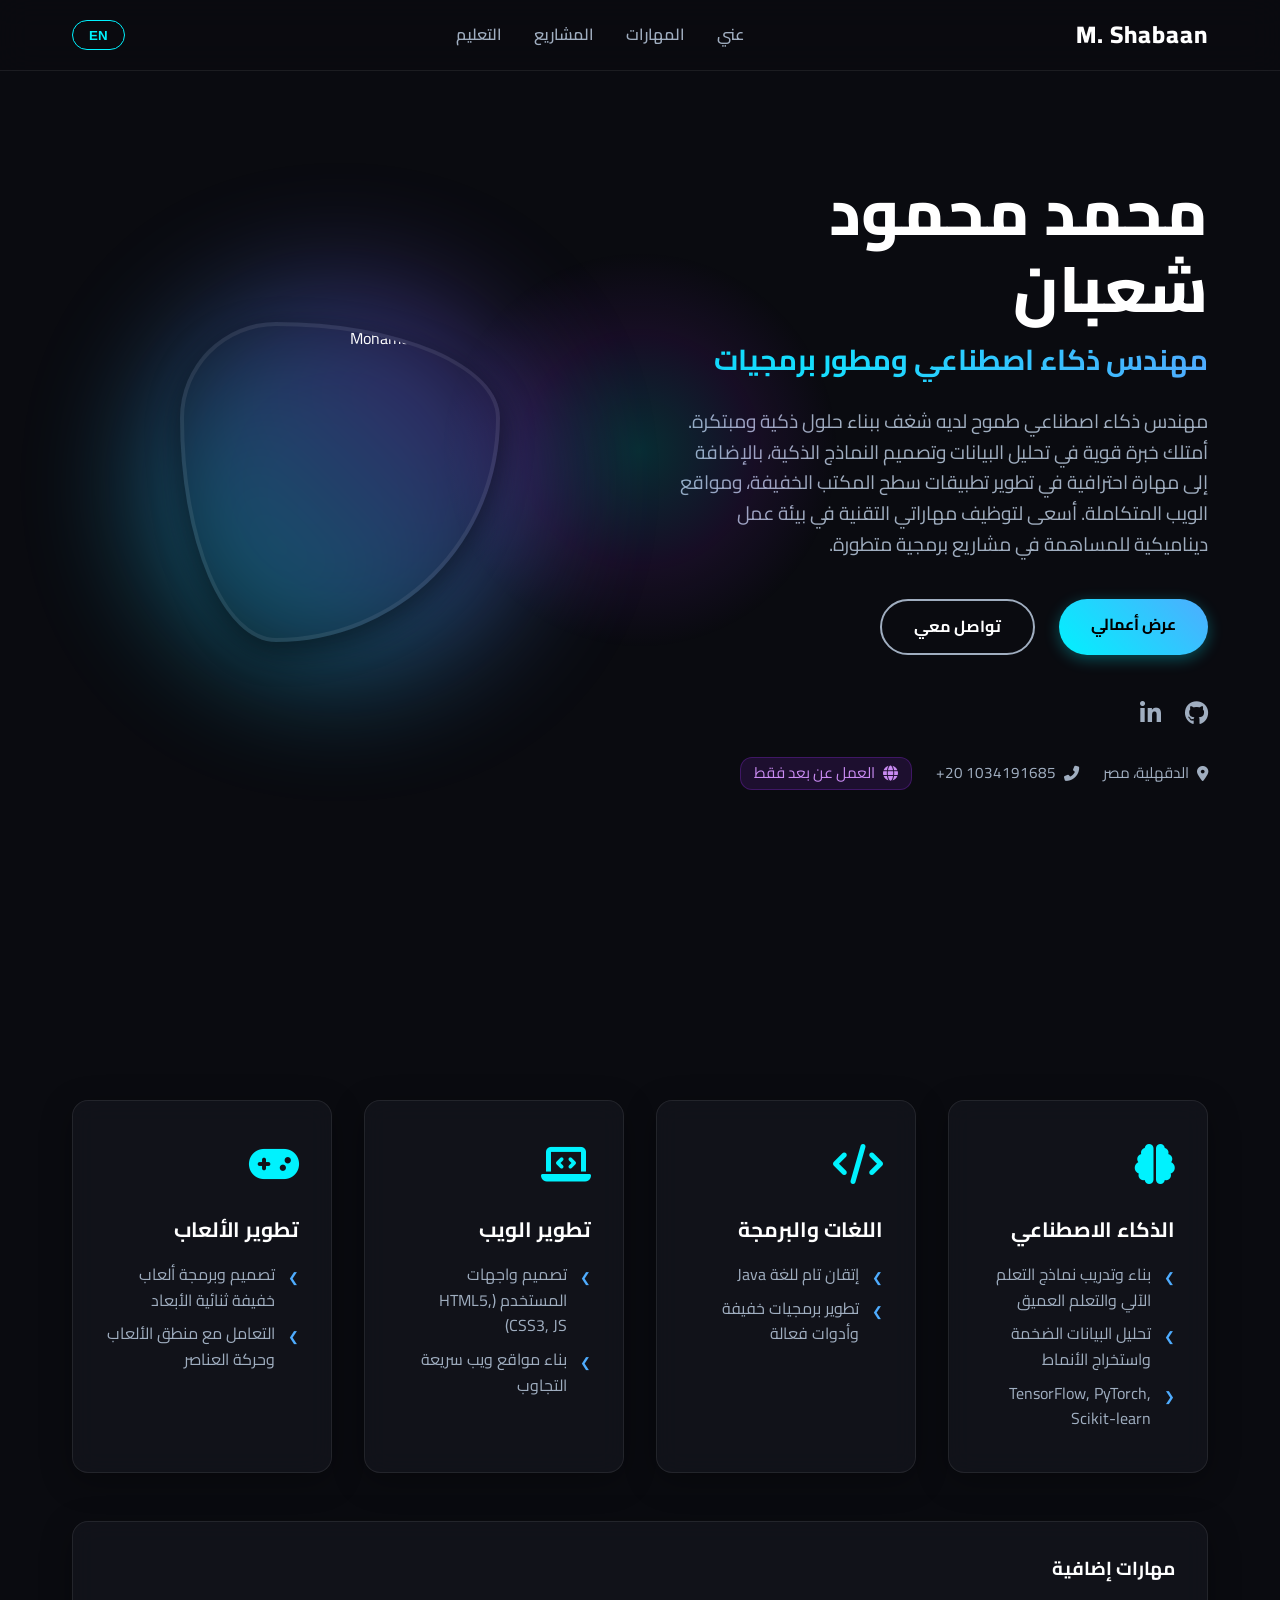
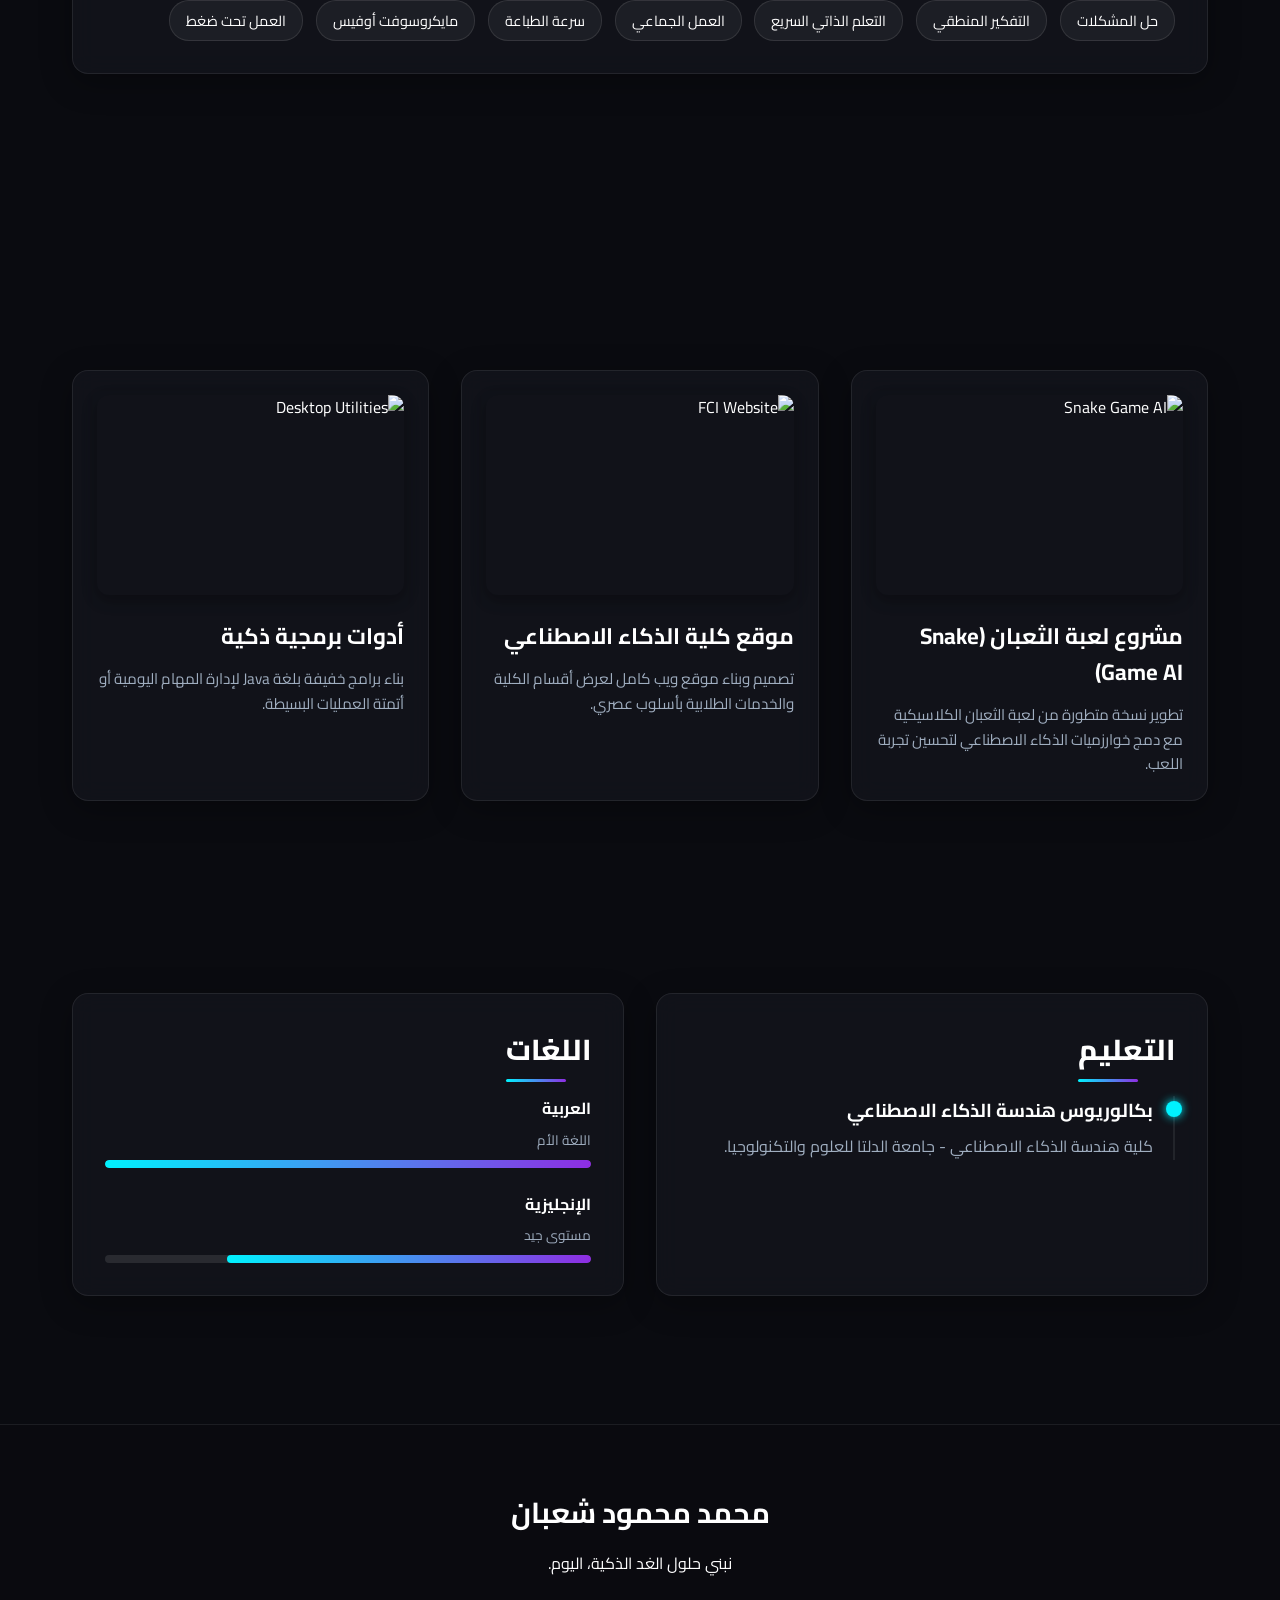
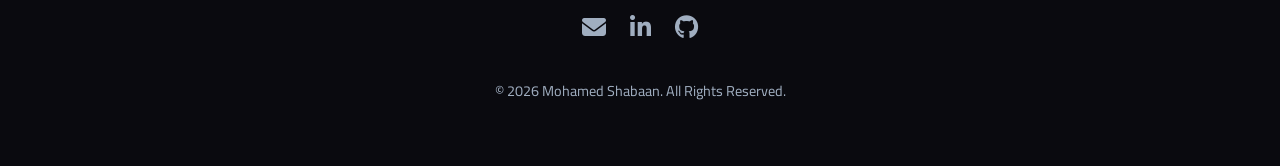
==== commit ace051cf: "Add files via upload" ====
--- a/index.html
+++ b/index.html
@@ -16,6 +16,9 @@
 </head>
 <body>
 
+    <!-- Dynamic Cursor Blob -->
+    <div id="cursor-blob"></div>
+
     <!-- Particles Background -->
     <div id="particles-js"></div>
 
@@ -149,7 +152,7 @@
                     <img src="https://images.unsplash.com/photo-1498050108023-c5249f4df085?auto=format&fit=crop&w=600&q=80" alt="FCI Website">
                 </div>
                 <div class="project-info">
-                    <h3 data-en="FCI Introduction Website" data-ar="موقع كلية الحاسبات والذكاء الاصطناعي">موقع كلية الحاسبات والذكاء الاصطناعي</h3>
+                    <h3 data-en="FAI Introduction Website" data-ar="موقع كلية الذكاء الاصطناعي">موقع كلية الذكاء الاصطناعي</h3>
                     <p data-en="Designed and built a full website to showcase college departments and student services with a modern UI." data-ar="تصميم وبناء موقع ويب كامل لعرض أقسام الكلية والخدمات الطلابية بأسلوب عصري.">
                         تصميم وبناء موقع ويب كامل لعرض أقسام الكلية والخدمات الطلابية بأسلوب عصري.
                     </p>
--- a/css/style.css
+++ b/css/style.css
@@ -30,11 +30,13 @@
     line-height: 1.6;
     overflow-x: hidden;
     position: relative;
+    text-align: right;
 }
 
 body.lang-en {
     font-family: var(--font-en);
     direction: ltr;
+    text-align: left;
 }
 
 body.lang-en .social-links,
@@ -54,6 +56,32 @@
     opacity: 0.5;
 }
 
+/* Dynamic Cursor Blob */
+#cursor-blob {
+    position: fixed;
+    top: 50%;
+    left: 50%;
+    width: 400px;
+    height: 400px;
+    background: radial-gradient(circle, rgba(0, 242, 254, 0.15) 0%, rgba(142, 45, 226, 0.1) 40%, transparent 70%);
+    border-radius: 50%;
+    transform: translate(-50%, -50%);
+    pointer-events: none;
+    z-index: 0;
+    transition: left 0.2s cubic-bezier(0.25, 1, 0.5, 1), top 0.2s cubic-bezier(0.25, 1, 0.5, 1);
+}
+
+/* Floating Animation Utility */
+@keyframes floating {
+    0% { transform: translateY(0px); }
+    50% { transform: translateY(-15px); }
+    100% { transform: translateY(0px); }
+}
+
+.animate-float {
+    animation: floating 6s ease-in-out infinite;
+}
+
 /* Glassmorphism Classes */
 .glass-panel {
     background: var(--bg-card);
@@ -146,6 +174,7 @@
     width: 100%;
     z-index: 1000;
     background: rgba(10, 11, 16, 0.8);
+    -webkit-backdrop-filter: blur(16px);
     backdrop-filter: blur(16px);
     border-bottom: 1px solid var(--glass-border);
     transition: padding 0.3s ease;
@@ -484,6 +513,7 @@
     border-radius: 12px;
     overflow: hidden;
     position: relative;
+    box-shadow: 0 5px 15px rgba(0,0,0,0.3);
 }
 
 .project-img-wrapper img {
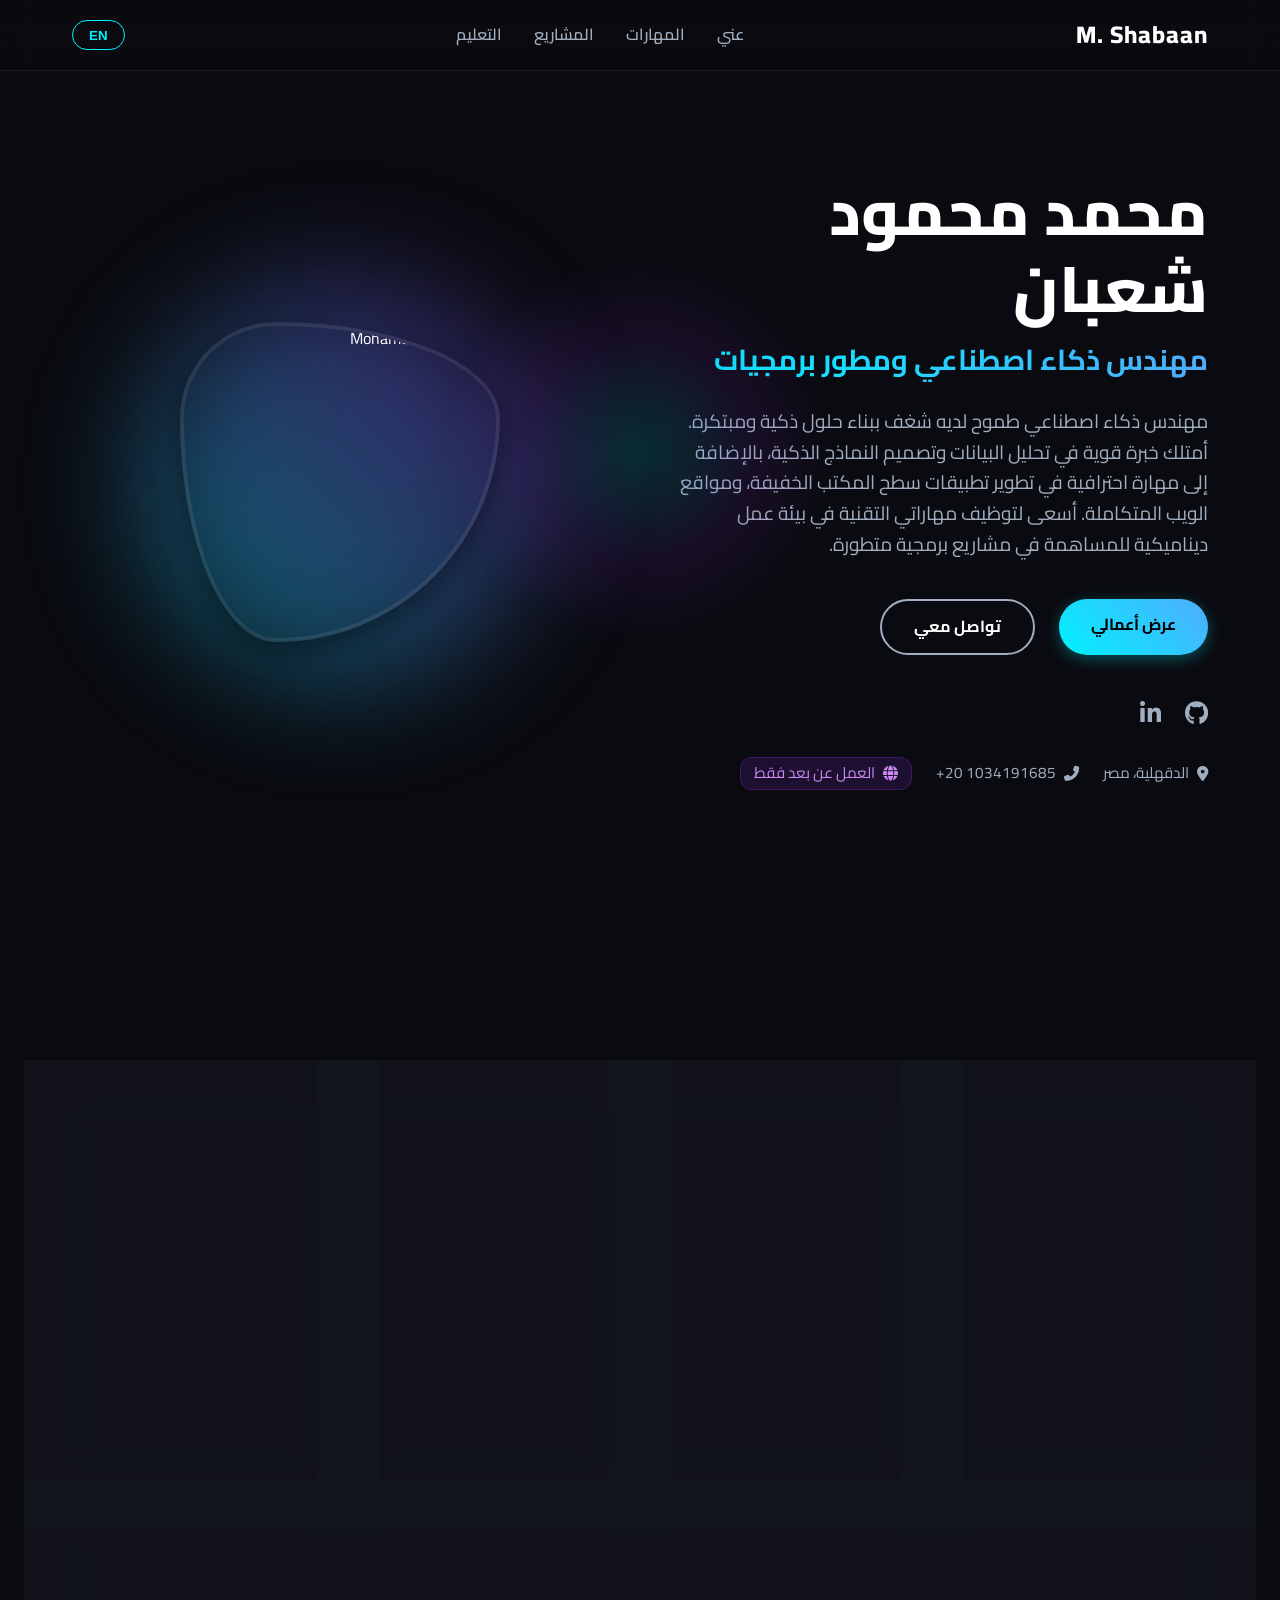
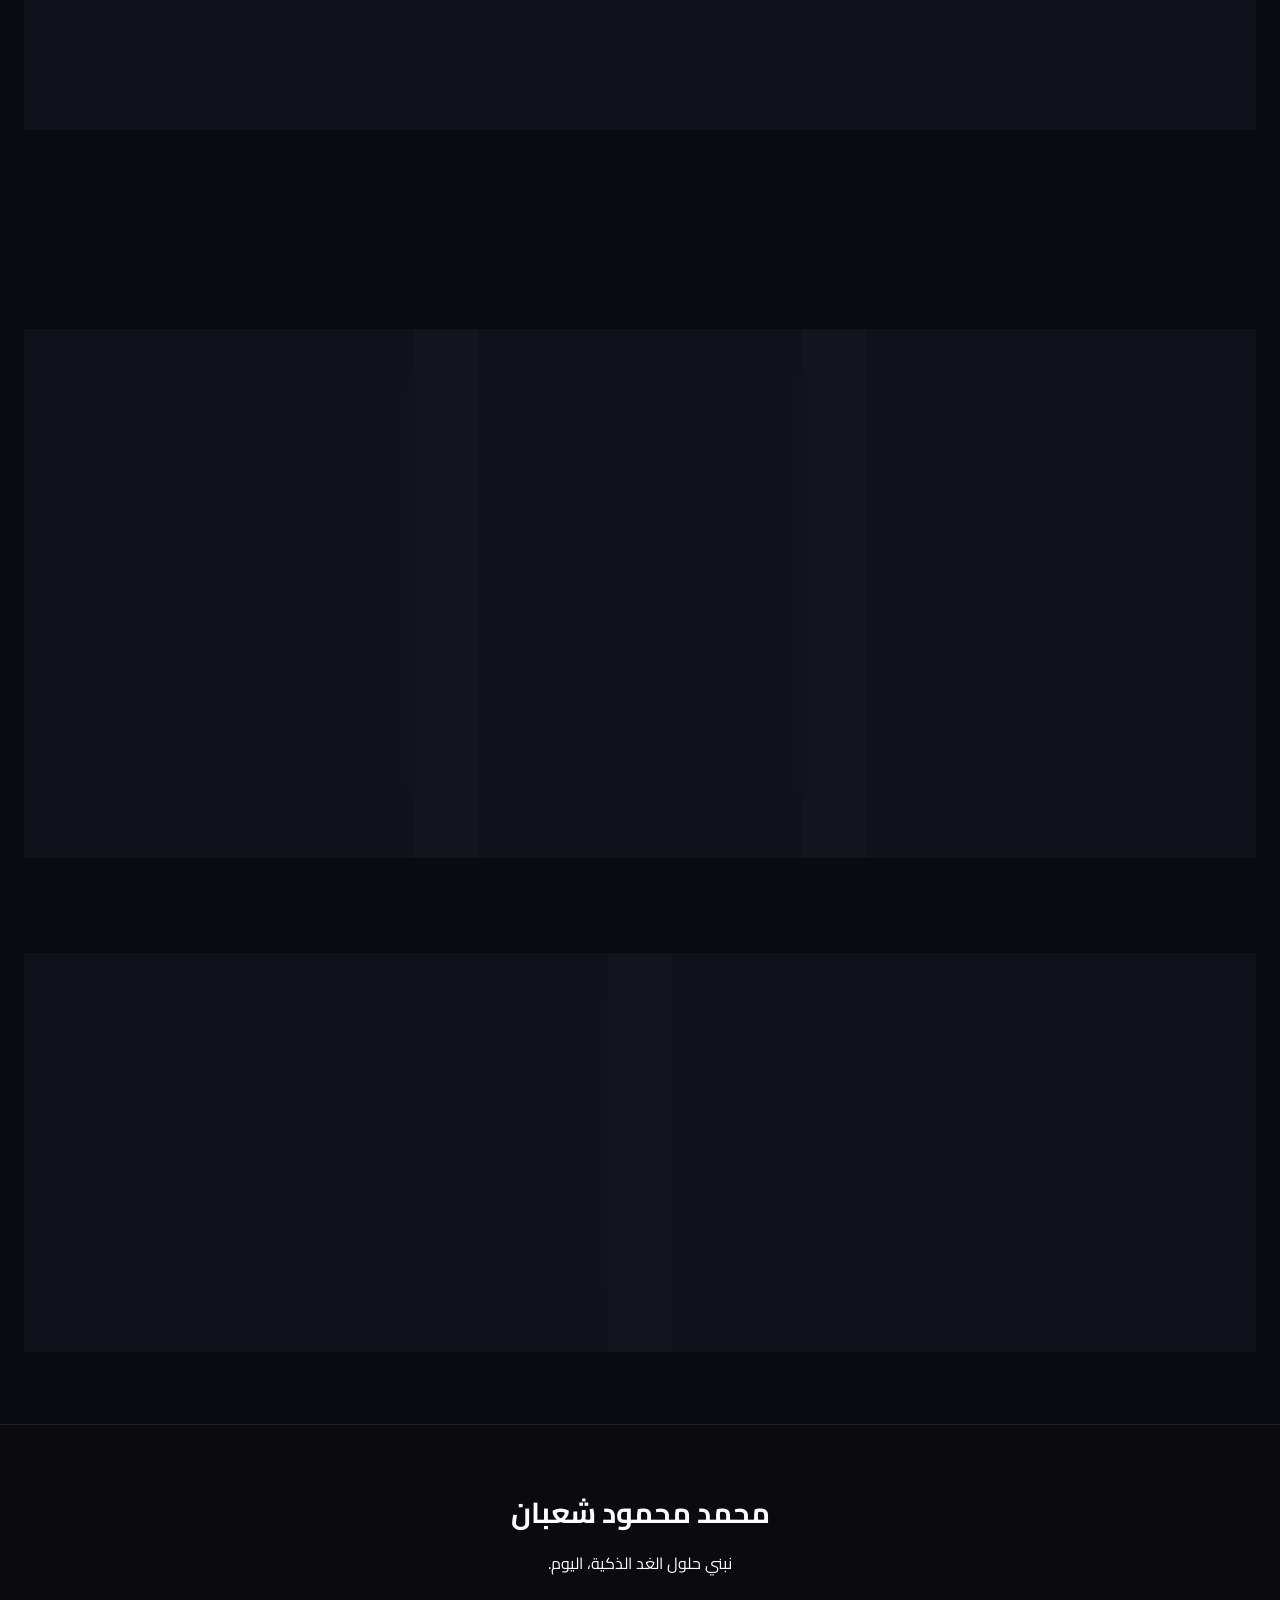
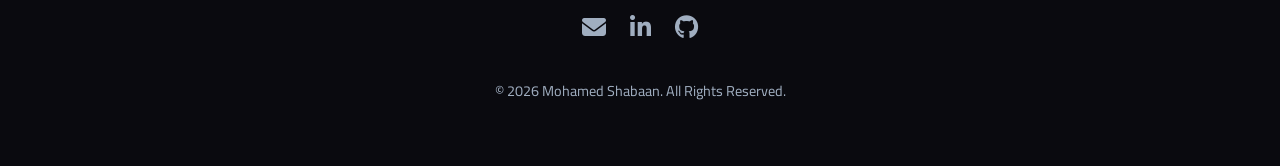
==== commit c68cc85f: "Add files via upload" ====
(no text change in the page or its own stylesheets)
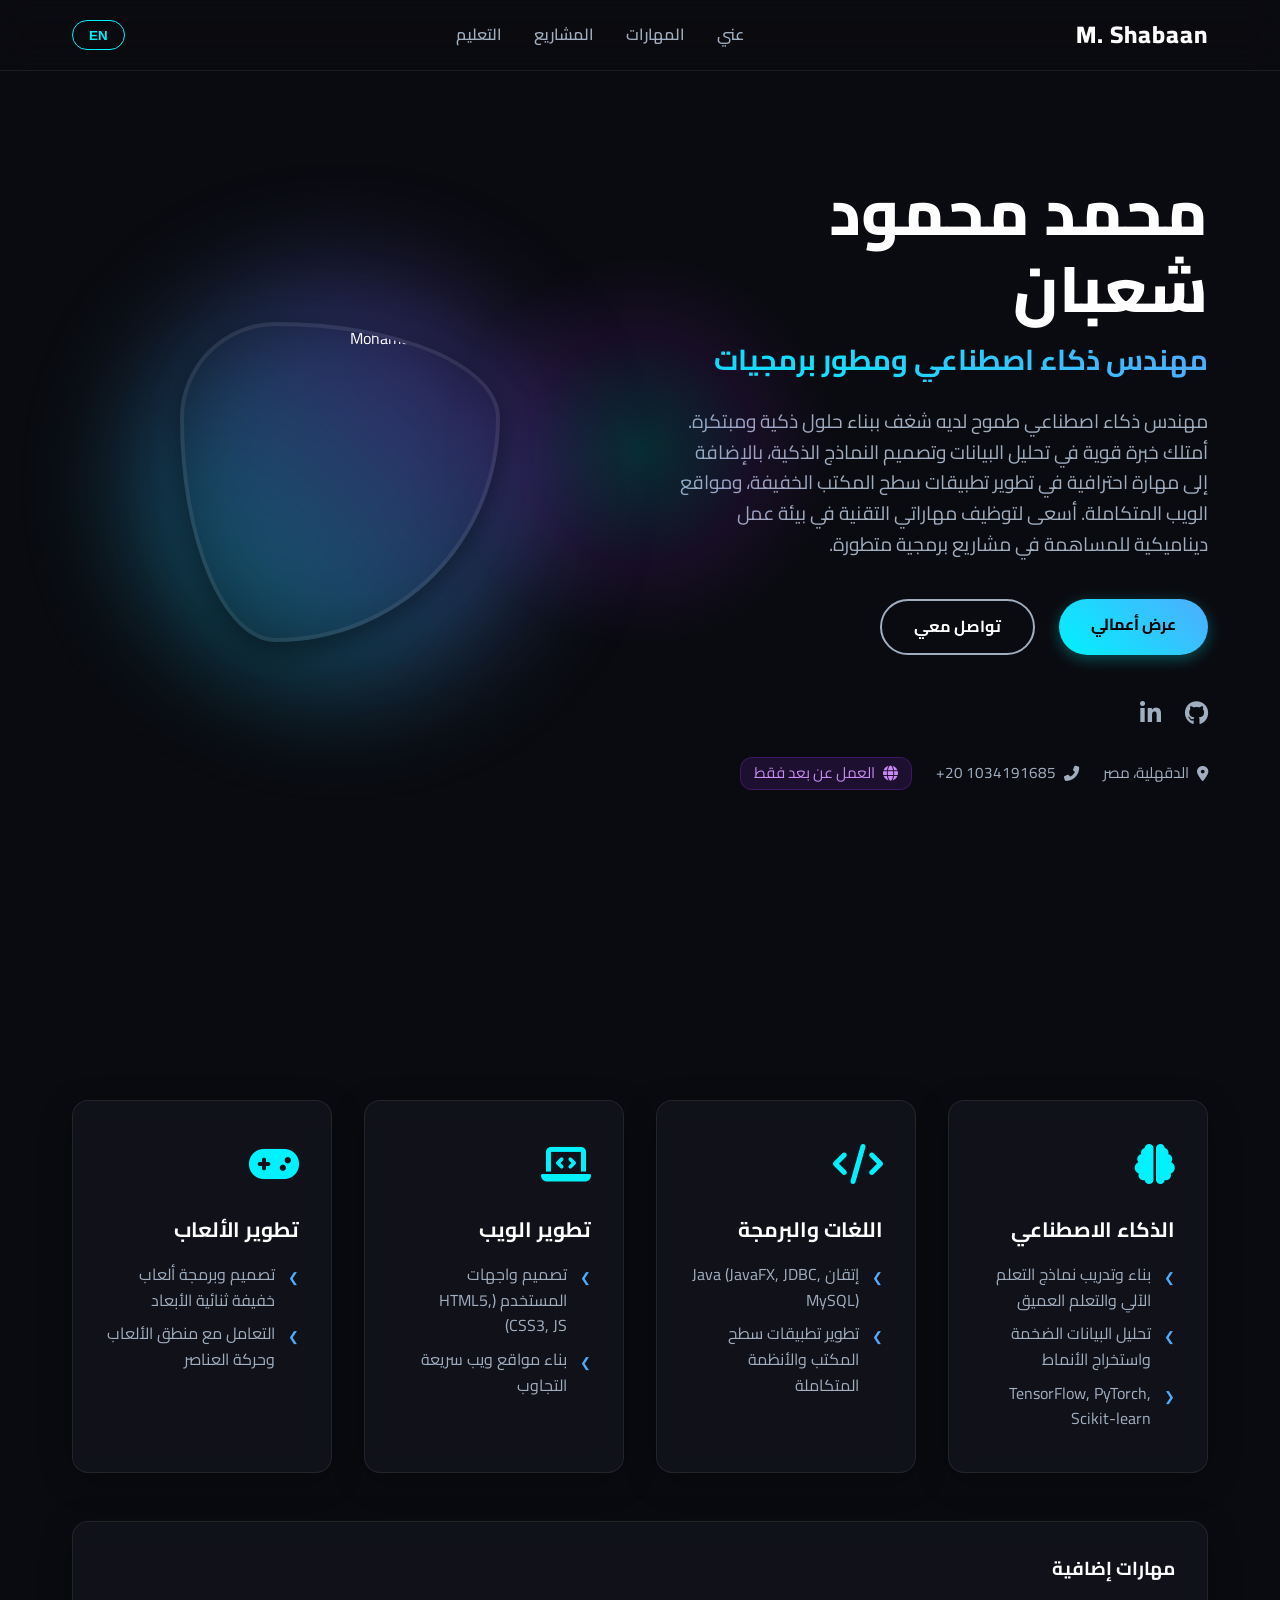
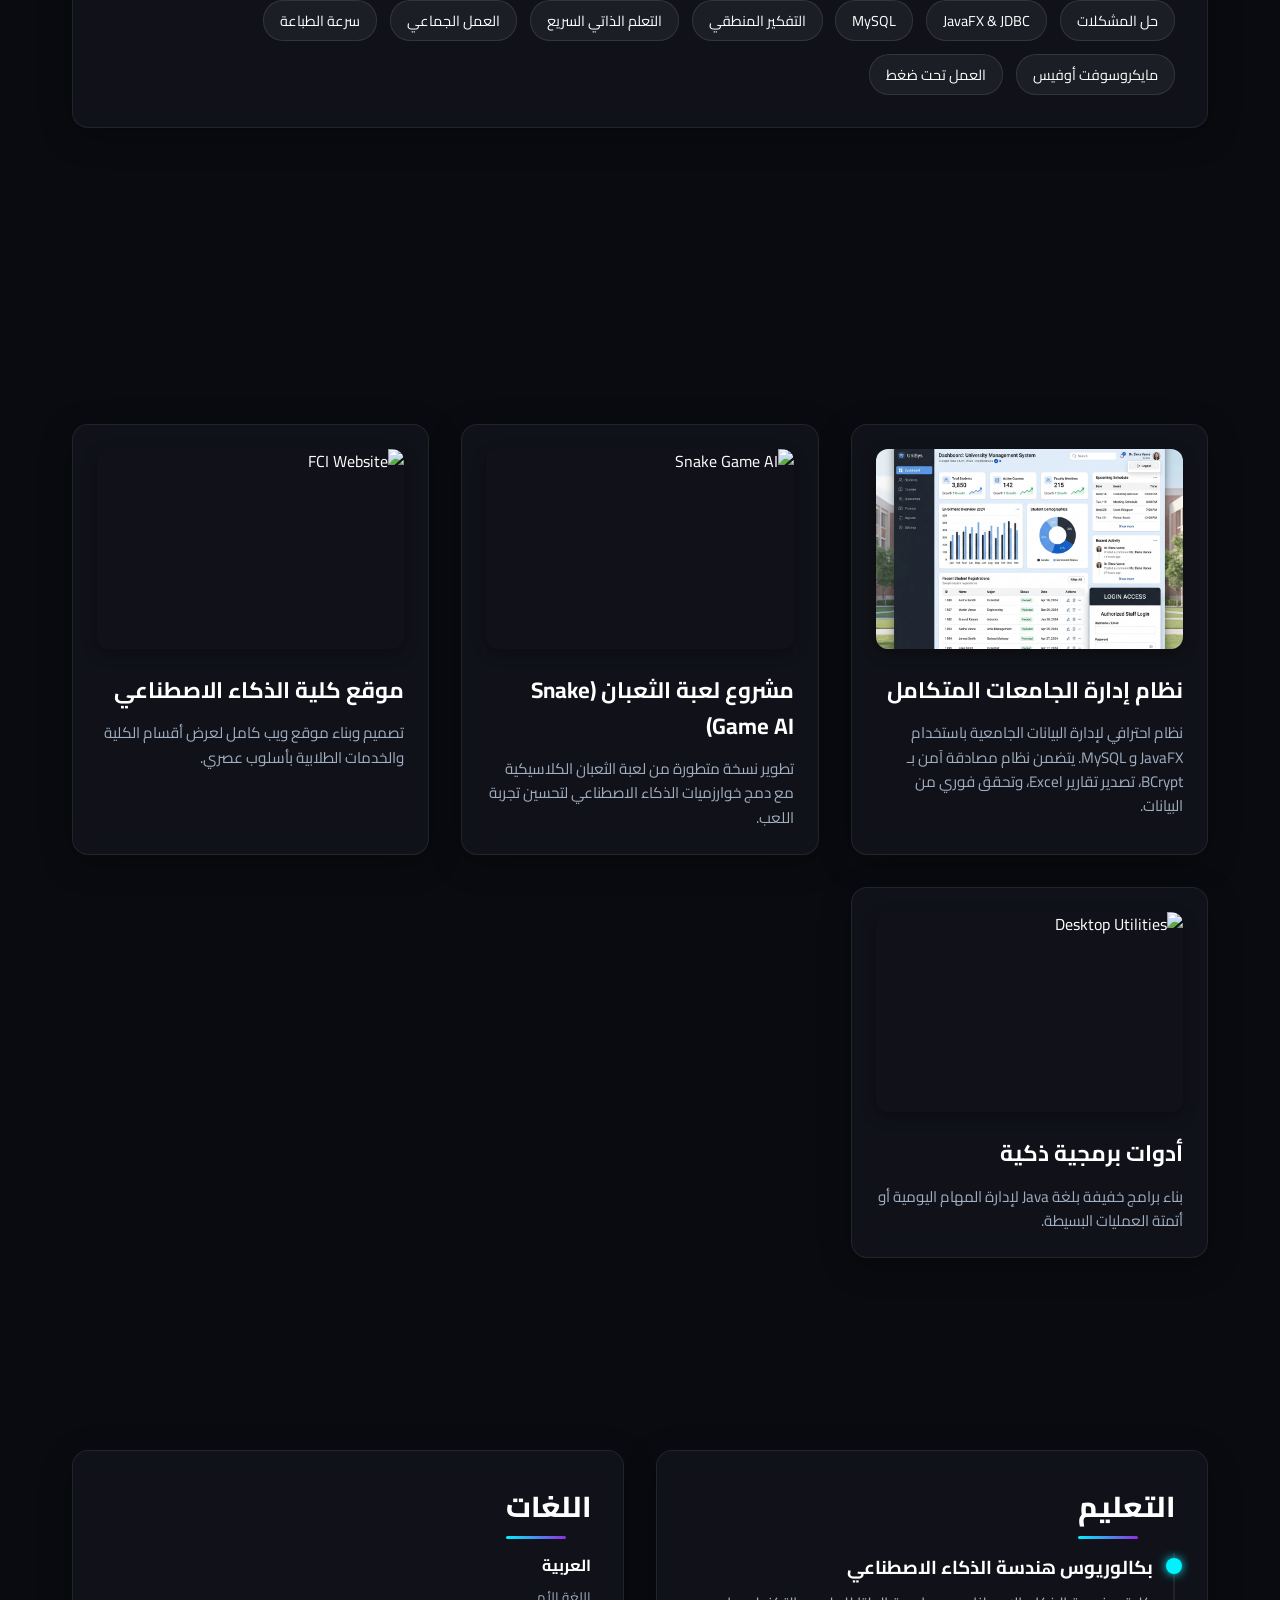
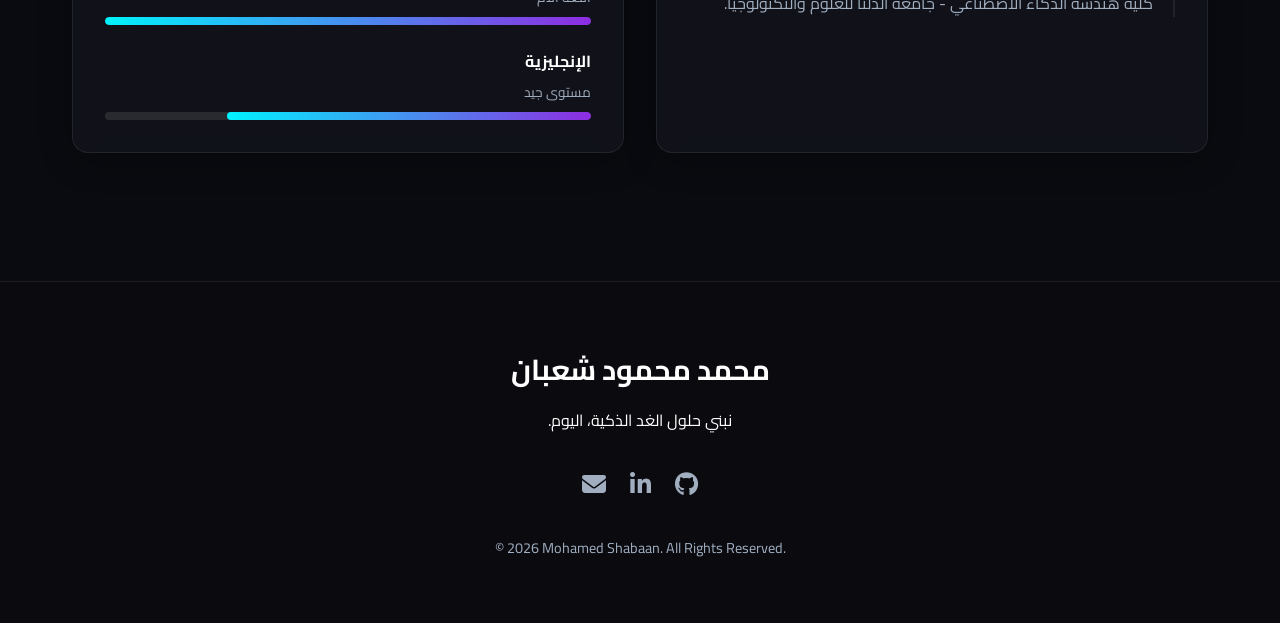
==== commit 22d74997: "Add files via upload" ====
--- a/index.html
+++ b/index.html
@@ -89,8 +89,8 @@
                 <div class="skill-icon"><i class="fas fa-code"></i></div>
                 <h3 data-en="Programming" data-ar="اللغات والبرمجة">اللغات والبرمجة</h3>
                 <ul>
-                    <li data-en="Java (Object-Oriented Programming)" data-ar="إتقان تام للغة Java">إتقان تام للغة Java</li>
-                    <li data-en="Desktop Utilities Development" data-ar="تطوير برمجيات خفيفة وأدوات فعالة">تطوير برمجيات خفيفة وأدوات فعالة</li>
+                    <li data-en="Java (JavaFX, JDBC, MySQL)" data-ar="إتقان Java (JavaFX, JDBC, MySQL)">إتقان Java (JavaFX, JDBC, MySQL)</li>
+                    <li data-en="Desktop Utilities & Enterprise Apps" data-ar="تطوير تطبيقات سطح المكتب والأنظمة المتكاملة">تطوير تطبيقات سطح المكتب والأنظمة المتكاملة</li>
                 </ul>
             </div>
 
@@ -120,6 +120,8 @@
             <h3 data-en="Soft Skills & More" data-ar="مهارات إضافية">مهارات إضافية</h3>
             <div class="badge-container">
                 <span class="badge" data-en="Problem Solving" data-ar="حل المشكلات">حل المشكلات</span>
+                <span class="badge" data-en="JavaFX & JDBC" data-ar="JavaFX & JDBC">JavaFX & JDBC</span>
+                <span class="badge" data-en="MySQL" data-ar="MySQL">MySQL</span>
                 <span class="badge" data-en="Logical Thinking" data-ar="التفكير المنطقي">التفكير المنطقي</span>
                 <span class="badge" data-en="Fast Self-Learning" data-ar="التعلم الذاتي السريع">التعلم الذاتي السريع</span>
                 <span class="badge" data-en="Teamwork" data-ar="العمل الجماعي">العمل الجماعي</span>
@@ -135,6 +137,18 @@
         <h2 class="section-title" data-en="Featured Projects" data-ar="المشاريع البارزة">المشاريع البارزة</h2>
         <div class="projects-grid">
             
+            <div class="project-card glass-panel">
+                <div class="project-img-wrapper">
+                    <img src="img/university-system.png" alt="University Management System">
+                </div>
+                <div class="project-info">
+                    <h3 data-en="University Management System" data-ar="نظام إدارة الجامعات المتكامل">نظام إدارة الجامعات المتكامل</h3>
+                    <p data-en="A professional Java application using JavaFX and MySQL. Features include secure BCrypt authentication, Excel exports, and real-time validation for managing institutional data." data-ar="نظام احترافي لإدارة البيانات الجامعية باستخدام JavaFX و MySQL. يتضمن نظام مصادقة آمن بـ BCrypt، تصدير تقارير Excel، وتحقق فوري من البيانات.">
+                        نظام احترافي لإدارة البيانات الجامعية باستخدام JavaFX و MySQL. يتضمن نظام مصادقة آمن بـ BCrypt، تصدير تقارير Excel، وتحقق فوري من البيانات.
+                    </p>
+                </div>
+            </div>
+
             <div class="project-card glass-panel">
                 <div class="project-img-wrapper">
                     <img src="https://images.unsplash.com/photo-1542831371-29b0f74f9713?auto=format&fit=crop&w=600&q=80" alt="Snake Game AI">
